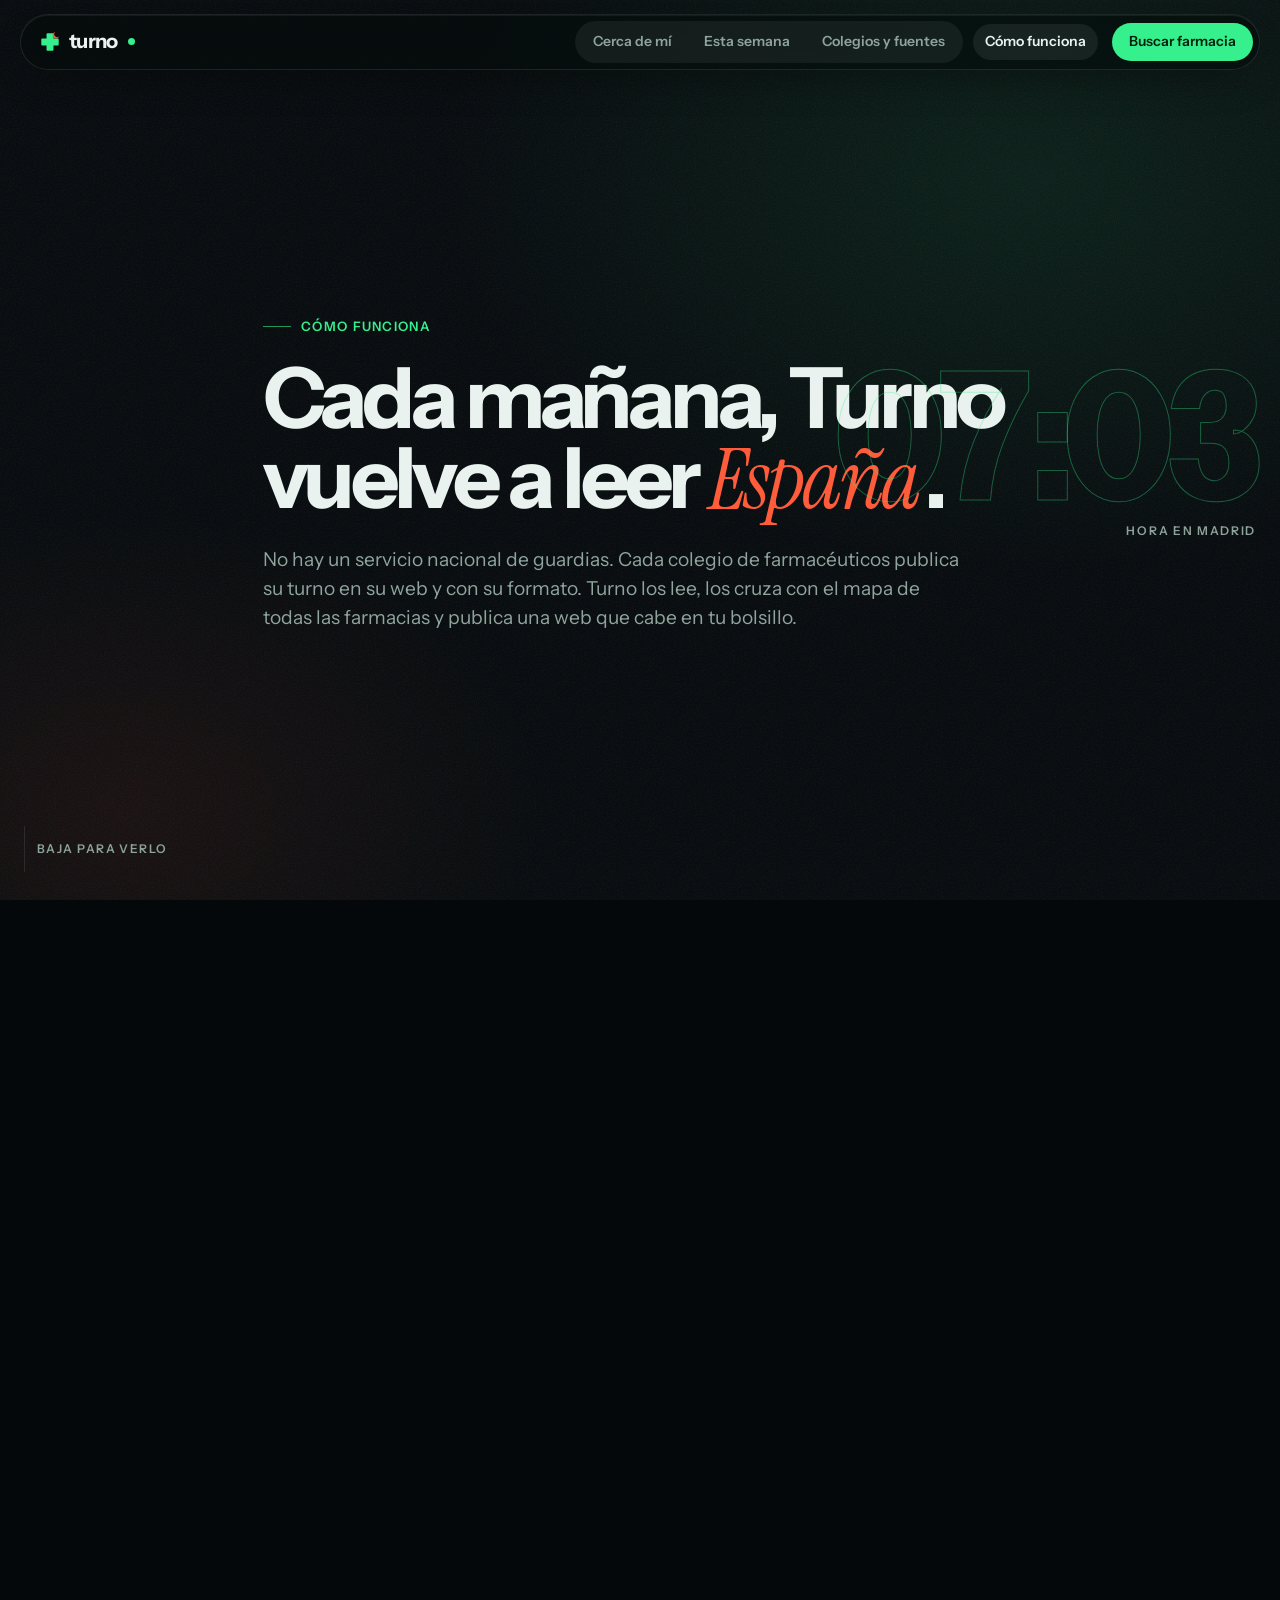
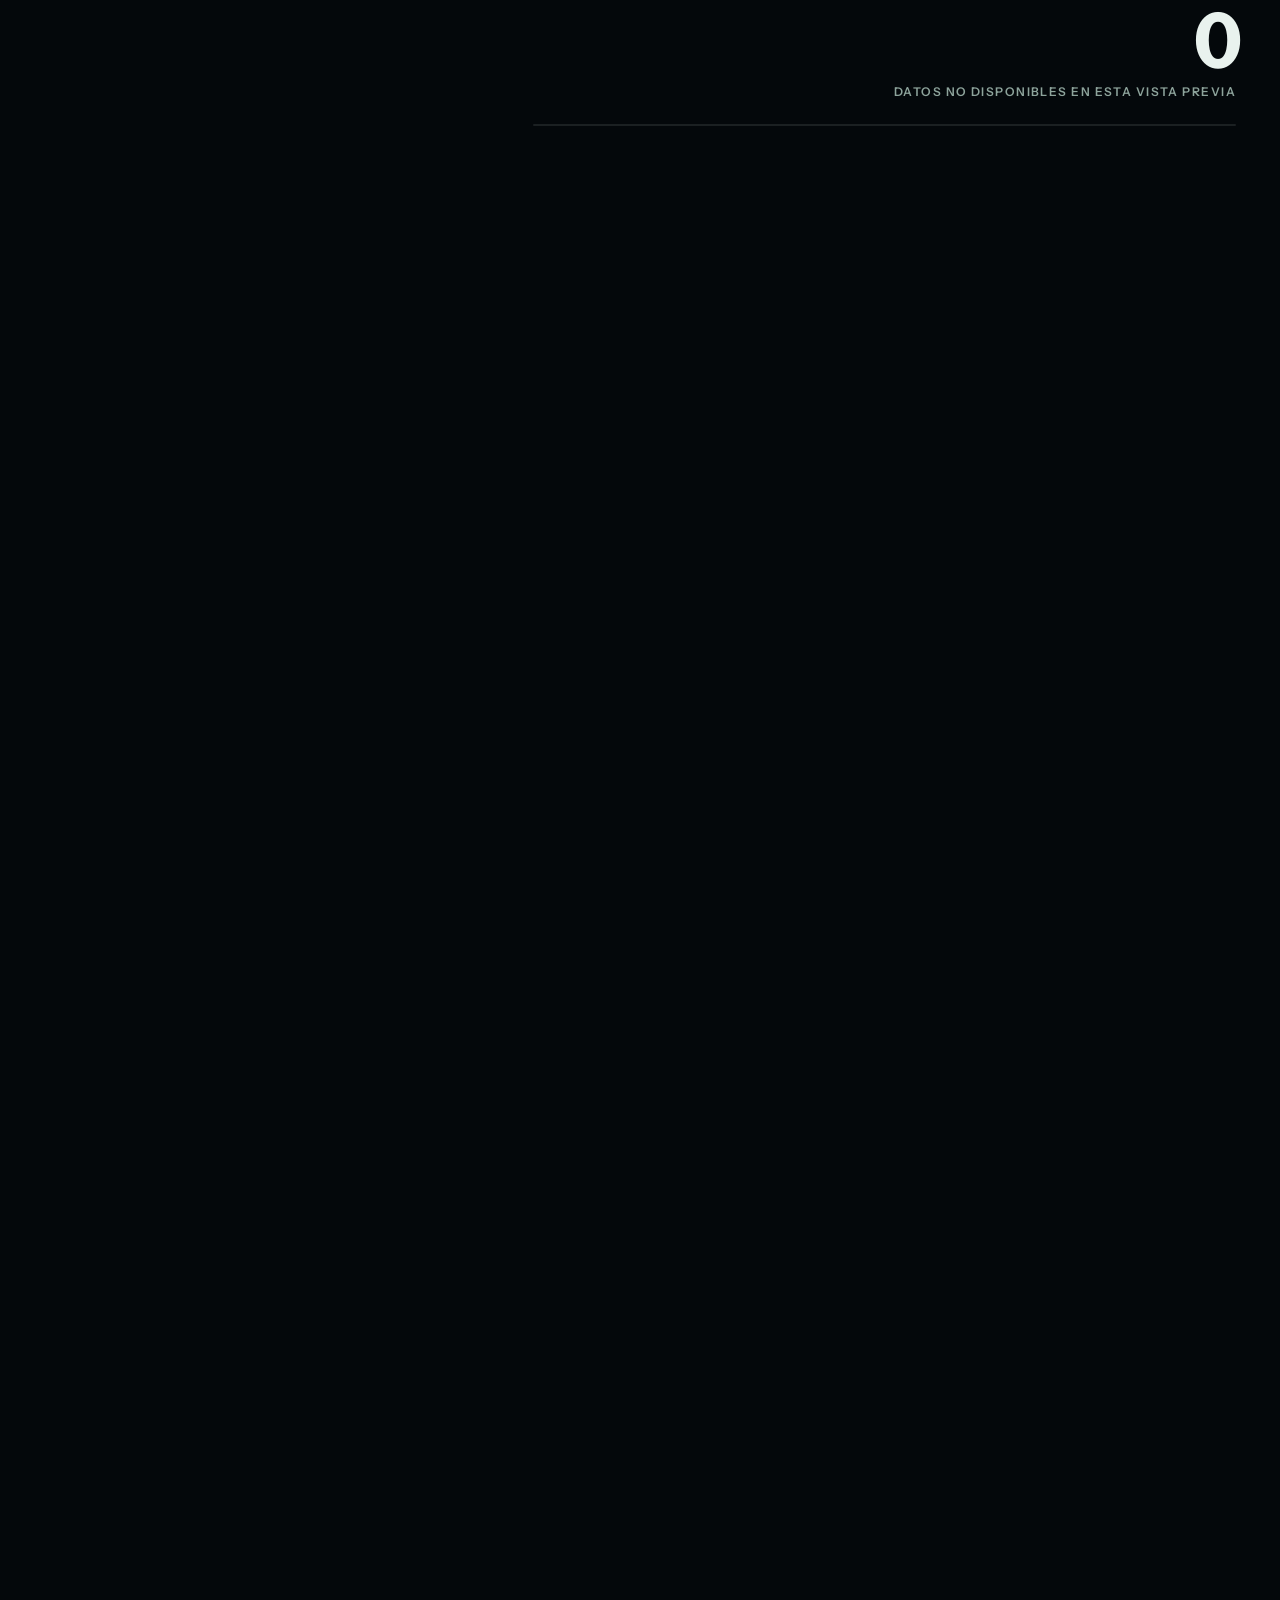
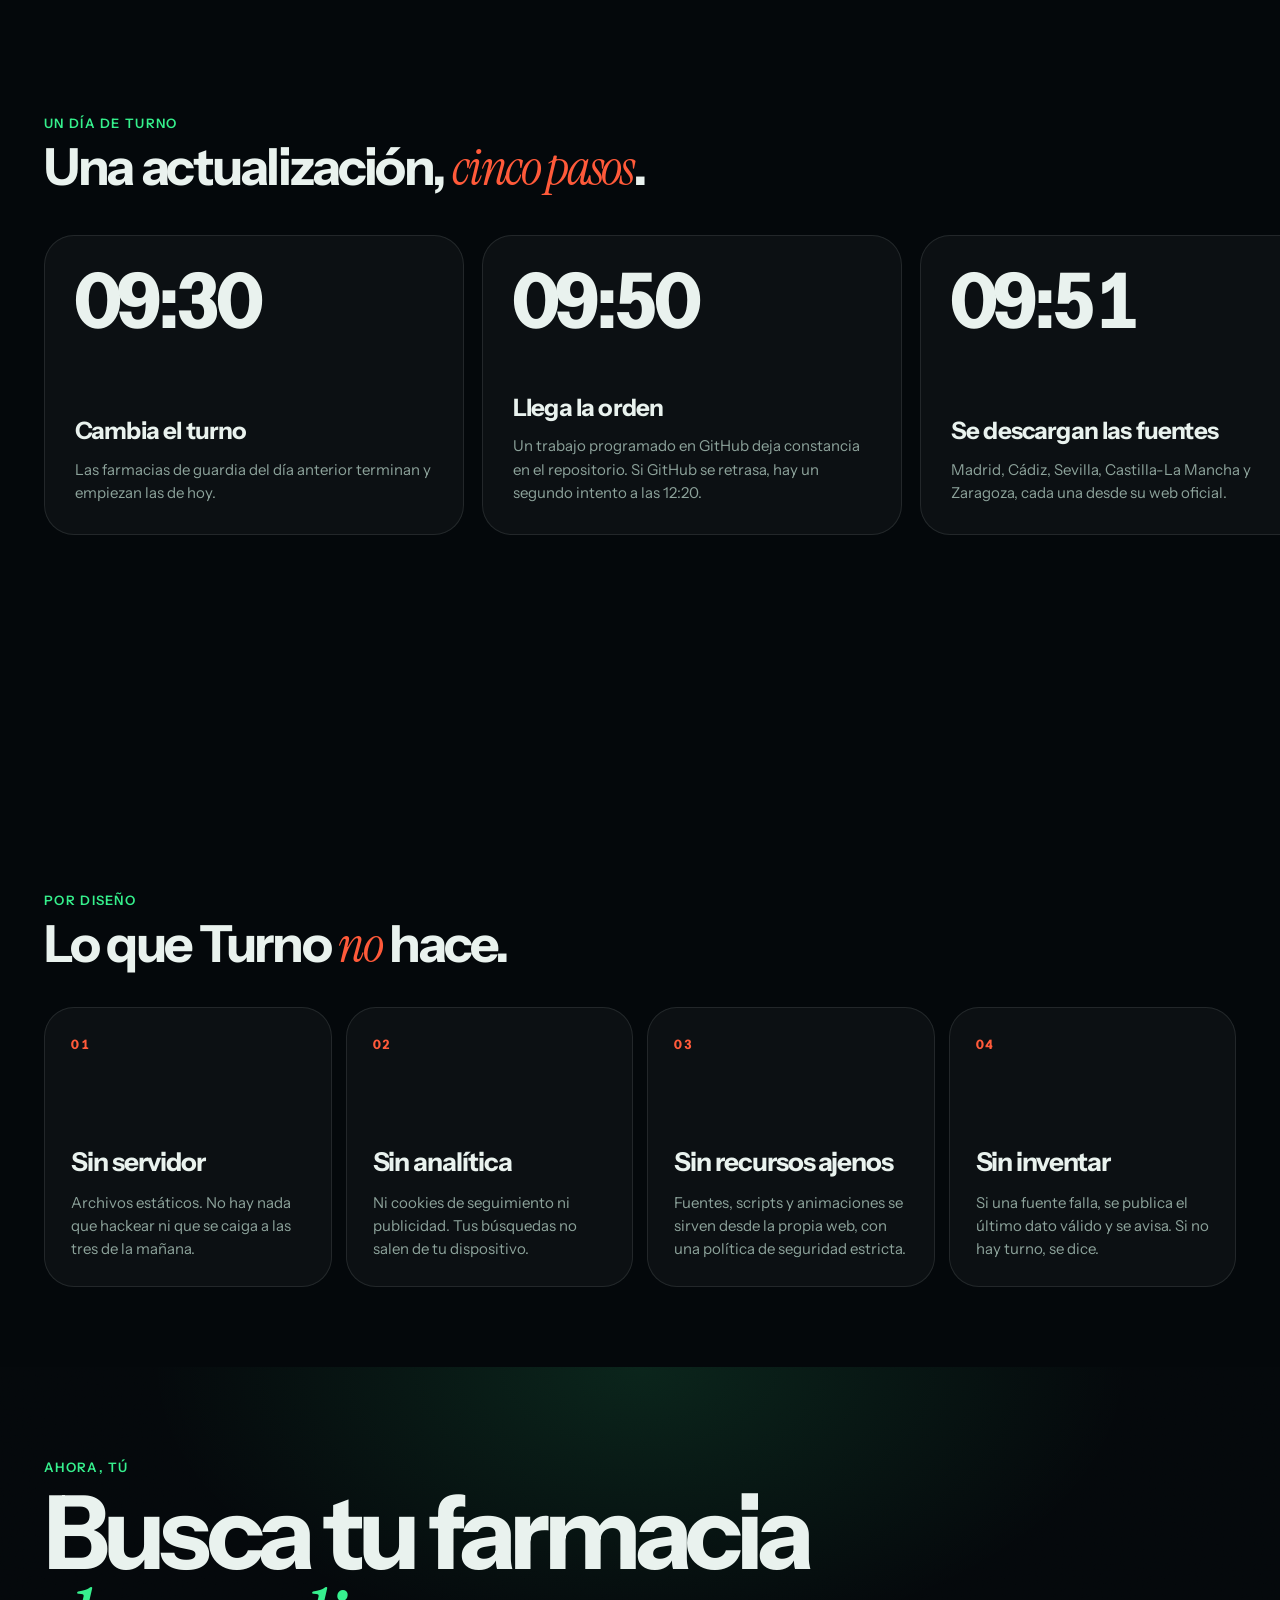
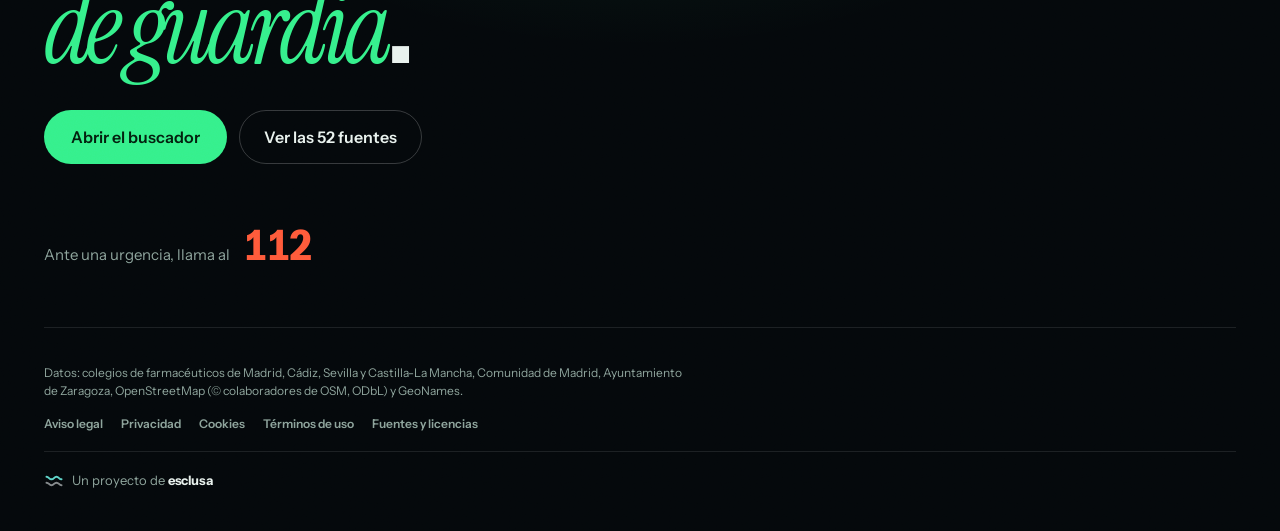
==== site/como-funciona.html @ b759c166 "Rediseño premium de la web: letrero LED, animaciones y página "Cómo funciona" - Nuevo sistema visual" ====
<!DOCTYPE html>
<html lang="es">
<head>
<meta charset="utf-8">
<meta name="viewport" content="width=device-width,initial-scale=1,viewport-fit=cover">
<title>Cómo funciona · Turno</title>
<meta name="description" content="Cómo Turno reúne cada mañana los turnos oficiales de guardia de los colegios de farmacéuticos.">
<meta name="robots" content="noindex, nofollow">
<meta name="theme-color" content="#04080B">
<link rel="icon" href="icons/icon.svg" type="image/svg+xml">
<link rel="stylesheet" href="styles.css">
<link rel="stylesheet" href="funciona.css">
</head>
<body class="cf">
<nav class="topnav" id="topnav"><div class="bar">
  <a class="brand mark" href="index.html" aria-label="Turno, inicio"><svg viewBox="0 0 24 24" aria-hidden="true"><path class="cr" d="M9.2 2.5h5.6a1 1 0 0 1 1 1v4.7h4.7a1 1 0 0 1 1 1v5.6a1 1 0 0 1-1 1h-4.7v4.7a1 1 0 0 1-1 1H9.2a1 1 0 0 1-1-1v-4.7H3.5a1 1 0 0 1-1-1V9.2a1 1 0 0 1 1-1h4.7V3.5a1 1 0 0 1 1-1z"/><path class="mo" d="M17.6 1.2a3.6 3.6 0 1 0 4.4 4.4 3 3 0 1 1-4.4-4.4z"/></svg><span>turno</span><i class="live" aria-hidden="true"></i></a>
  <div class="seg"><a href="index.html#cerca">Cerca de mí</a><a href="index.html#semana">Esta semana</a><a href="index.html#colegios">Colegios y fuentes</a></div>
  <a class="navlink on" href="como-funciona.html" aria-current="page">Cómo funciona</a>
  <a class="btn cta" href="index.html">Buscar farmacia</a>
</div></nav>

<!-- 1 · apertura -->
<header class="cf-hero">
  <div class="grain" aria-hidden="true"></div>
  <div class="wrap">
    <p class="eyebrow"><i></i>Cómo funciona</p>
    <h1 data-split>Cada mañana, Turno vuelve a leer <em>España</em>.</h1>
    <p class="lede">No hay un servicio nacional de guardias. Cada colegio de farmacéuticos publica su turno en su web y con su formato. Turno los lee, los cruza con el mapa de todas las farmacias y publica una web que cabe en tu bolsillo.</p>
    <div class="clock" aria-hidden="true"><span id="clk" class="num">--:--</span><small>hora en Madrid</small></div>
    <p class="cue" aria-hidden="true"><span></span>Baja para verlo</p>
  </div>
</header>

<!-- 2 · el mapa que se enciende -->
<section class="scene" id="scene" aria-label="Del dato oficial al mapa">
  <div class="stage">
    <div class="steps">
      <article class="step" data-i="0"><p class="n">01</p><h2>Primero, el mapa.</h2><p>Las 52 provincias, con sus fronteras. Es la base sobre la que se colocan las farmacias y se sabe a qué colegio pertenece cada una.</p></article>
      <article class="step" data-i="1"><p class="n">02</p><h2>Luego, todas las farmacias.</h2><p>El directorio oficial donde existe (Madrid, Cádiz, Sevilla, Zaragoza) y OpenStreetMap para el resto. Se encienden desde Madrid hacia fuera.</p></article>
      <article class="step" data-i="2"><p class="n">03</p><h2>Después, quién está de guardia.</h2><p>Los turnos oficiales de cada colegio integrado se descargan y se cruzan, farmacia a farmacia, con ese directorio.</p></article>
      <article class="step" data-i="3"><p class="n">04</p><h2>Y donde aún no llega, el enlace oficial.</h2><p>Las provincias integradas quedan marcadas. En el resto, Turno te manda al turno que publica su colegio.</p></article>
    </div>
    <div class="viz">
      <canvas id="spain" aria-hidden="true"></canvas>
      <div class="meter"><b id="mNum" class="num">0</b><span id="mLab">provincias</span></div>
      <div class="bar"><i id="mBar"></i></div>
    </div>
  </div>
</section>

<!-- 3 · un día de Turno -->
<section class="day" id="day" aria-label="Un día de Turno">
  <div class="dayin">
    <div class="dayhead wrap"><p class="kicker">Un día de Turno</p><h2 class="title">Una actualización, <em>cinco pasos</em>.</h2></div>
    <div class="rail" id="rail">
      <article class="tcard"><time class="num">09:30</time><h3>Cambia el turno</h3><p>Las farmacias de guardia del día anterior terminan y empiezan las de hoy.</p></article>
      <article class="tcard"><time class="num">09:50</time><h3>Llega la orden</h3><p>Un trabajo programado en GitHub deja constancia en el repositorio. Si GitHub se retrasa, hay un segundo intento a las 12:20.</p></article>
      <article class="tcard"><time class="num">09:51</time><h3>Se descargan las fuentes</h3><p>Madrid, Cádiz, Sevilla, Castilla-La Mancha y Zaragoza, cada una desde su web oficial.</p></article>
      <article class="tcard"><time class="num">09:52</time><h3>Se cruza y se revisa</h3><p>Cada guardia se une a su farmacia. Si el resultado no es razonable, la publicación se frena y sigue la versión anterior.</p></article>
      <article class="tcard hot"><time class="num">09:53</time><h3>La web ya sabe</h3><p>Una web estática, sin servidor ni base de datos. Tu móvil calcula la distancia y la hora de cierre en el momento.</p></article>
    </div>
    <div class="track wrap"><i id="trk"></i></div>
  </div>
</section>

<!-- 4 · principios -->
<section class="rules wrap" aria-label="Principios">
  <p class="kicker">Por diseño</p>
  <h2 class="title">Lo que Turno <em>no</em> hace.</h2>
  <div class="grid">
    <article class="rule"><span class="num">01</span><h3>Sin servidor</h3><p>Archivos estáticos. No hay nada que hackear ni que se caiga a las tres de la mañana.</p></article>
    <article class="rule"><span class="num">02</span><h3>Sin analítica</h3><p>Ni cookies de seguimiento ni publicidad. Tus búsquedas no salen de tu dispositivo.</p></article>
    <article class="rule"><span class="num">03</span><h3>Sin recursos ajenos</h3><p>Fuentes, scripts y animaciones se sirven desde la propia web, con una política de seguridad estricta.</p></article>
    <article class="rule"><span class="num">04</span><h3>Sin inventar</h3><p>Si una fuente falla, se publica el último dato válido y se avisa. Si no hay turno, se dice.</p></article>
  </div>
</section>

<section class="outro">
  <div class="grain" aria-hidden="true"></div>
  <div class="wrap">
    <p class="kicker" style="color:var(--led)">Ahora, tú</p>
    <p class="big" data-split>Busca tu farmacia <em>de guardia</em>.</p>
    <div class="row2"><a class="btn on" href="index.html">Abrir el buscador</a><a class="btn off" href="index.html#colegios">Ver las 52 fuentes</a></div>
    <p class="n112">Ante una urgencia, llama al <b class="num">112</b></p>
    <footer>
      <p id="credits">Datos: colegios de farmacéuticos de Madrid, Cádiz, Sevilla y Castilla-La Mancha, Comunidad de Madrid, Ayuntamiento de Zaragoza, OpenStreetMap (© colaboradores de OSM, ODbL) y GeoNames.</p>
      <nav class="legal"><a href="legal.html#aviso-legal">Aviso legal</a><a href="legal.html#privacidad">Privacidad</a><a href="legal.html#cookies">Cookies</a><a href="legal.html#terminos">Términos de uso</a><a href="legal.html#fuentes">Fuentes y licencias</a></nav>
      <div class="by esc"><svg viewBox="0 0 24 24" aria-hidden="true"><path class="a" d="M3 7c3 0 3 3 6 3s3-3 6-3 3 3 6 3" fill="none" stroke-width="2.4" stroke-linecap="round"/><path class="b" d="M3 14c3 0 3 3 6 3s3-3 6-3 3 3 6 3" fill="none" stroke-width="2.4" stroke-linecap="round"/></svg><span>Un proyecto de <b>esclusa</b></span></div>
    </footer>
  </div>
</section>

<script src="geo.js"></script>
<script src="farmacias.js"></script>
<script src="vendor/gsap.min.js"></script>
<script src="vendor/ScrollTrigger.min.js"></script>
<script src="vendor/lenis.min.js"></script>
<script src="funciona.js"></script>
</body>
</html>
---- site/styles.css ----
/* =========================================================
   Turno · sistema visual "La cruz encendida"
   La noche de la ciudad y el letrero LED de la farmacia.
   ========================================================= */
@font-face{font-family:"Instrument Sans";font-style:normal;font-weight:400;font-display:swap;src:url(fonts/instrument-sans-latin-400-normal.woff2) format("woff2")}
@font-face{font-family:"Instrument Sans";font-style:normal;font-weight:500;font-display:swap;src:url(fonts/instrument-sans-latin-500-normal.woff2) format("woff2")}
@font-face{font-family:"Instrument Sans";font-style:normal;font-weight:600;font-display:swap;src:url(fonts/instrument-sans-latin-600-normal.woff2) format("woff2")}
@font-face{font-family:"Instrument Sans";font-style:normal;font-weight:700;font-display:swap;src:url(fonts/instrument-sans-latin-700-normal.woff2) format("woff2")}
@font-face{font-family:"Instrument Serif";font-style:italic;font-weight:400;font-display:swap;src:url(fonts/instrument-serif-latin-400-italic.woff2) format("woff2")}

:root{
  /* noche: siempre oscura, en los dos temas */
  --night:#04080B;--night-2:#08110F;--night-ink:#E9F2EE;--night-mut:#8DA39B;--night-hair:rgba(233,242,238,.10);
  --led:#35F08C;--led-soft:rgba(53,240,140,.14);--led-glow:rgba(53,240,140,.35);
  --fire:#FF5A3A;--fire-soft:rgba(255,90,58,.16);
  /* página: tema claro */
  --surface:#EDF1EF;--ink:#0A1512;--muted:#56665F;--card:#FFFFFF;--card-2:#F5F8F6;--hair:#DCE4E0;
  --accent:#0C7A4E;--on-accent:#FFFFFF;--tint:#E2F1E9;
  --guard:#D2361F;--guard-t:#FCE5DF;--loc:#9A5C00;--loc-t:#FBEFD9;--warn:#9A5C00;
  --sea:#DCE8E4;--land:#FFFFFF;--border:#B9CBC3;
  --shadow:0 1px 2px rgba(6,30,22,.05),0 14px 34px -20px rgba(6,30,22,.28);
  --esc-a:#0A6B76;--esc-b:#0C1416;
  --spring:cubic-bezier(.3,1.3,.5,1);--out:cubic-bezier(.16,1,.3,1);
  --r-xl:30px;--r-lg:22px;--r-md:16px;
  --wrap:1240px;
}
@media (prefers-color-scheme:dark){:root:not([data-theme=light]){
  --surface:#05090B;--ink:#E7F0EC;--muted:#92A69E;--card:#0C1512;--card-2:#101C18;--hair:#1C2A25;
  --accent:#3EDB8E;--on-accent:#03200F;--tint:#0F241B;
  --guard:#FF6A4C;--guard-t:#38160F;--loc:#F0B44C;--loc-t:#33260E;--warn:#F0B44C;
  --sea:#08130F;--land:#111D19;--border:#29403A;
  --shadow:0 18px 40px -22px rgba(0,0,0,.9);
  --esc-a:#5ED3C8;--esc-b:#EDF3F4}}
:root[data-theme=dark]{
  --surface:#05090B;--ink:#E7F0EC;--muted:#92A69E;--card:#0C1512;--card-2:#101C18;--hair:#1C2A25;
  --accent:#3EDB8E;--on-accent:#03200F;--tint:#0F241B;
  --guard:#FF6A4C;--guard-t:#38160F;--loc:#F0B44C;--loc-t:#33260E;--warn:#F0B44C;
  --sea:#08130F;--land:#111D19;--border:#29403A;
  --shadow:0 18px 40px -22px rgba(0,0,0,.9);
  --esc-a:#5ED3C8;--esc-b:#EDF3F4}

*{box-sizing:border-box}
[hidden]{display:none!important}
html{background:var(--night)}
html.lenis,html.lenis body{height:auto}
.lenis.lenis-smooth{scroll-behavior:auto!important}
.lenis.lenis-smooth [data-lenis-prevent]{overscroll-behavior:contain}
.lenis.lenis-stopped{overflow:hidden}
body{margin:0;background:var(--surface);color:var(--ink);font:16px/1.55 "Instrument Sans",-apple-system,BlinkMacSystemFont,"Helvetica Neue",Arial,sans-serif;-webkit-font-smoothing:antialiased;min-height:100vh;overflow-x:hidden}
button{font:inherit;color:inherit}
a{color:var(--accent)}
.num{font-variant-numeric:tabular-nums}
.wrap{max-width:var(--wrap);margin:0 auto;padding:0 24px}
.water{display:none}
::selection{background:var(--led);color:#03200F}

/* grano: textura de película sobre la noche */
.grain{position:absolute;inset:0;pointer-events:none;opacity:.08;mix-blend-mode:overlay;background-image:url("data:image/svg+xml,%3Csvg xmlns='http://www.w3.org/2000/svg' width='160' height='160'%3E%3Cfilter id='n'%3E%3CfeTurbulence type='fractalNoise' baseFrequency='.85' numOctaves='3' stitchTiles='stitch'/%3E%3C/filter%3E%3Crect width='100%25' height='100%25' filter='url(%23n)'/%3E%3C/svg%3E")}

/* ---------- navegación ---------- */
.topnav{position:fixed;top:14px;left:0;right:0;z-index:70;padding:0 16px;pointer-events:none}
.topnav .bar{pointer-events:auto;max-width:var(--wrap);margin:0 auto;display:flex;align-items:center;gap:10px;padding:6px 6px 6px 18px;border-radius:999px;background:rgba(6,12,10,.62);-webkit-backdrop-filter:blur(22px) saturate(160%);backdrop-filter:blur(22px) saturate(160%);border:1px solid var(--night-hair);box-shadow:0 1px 0 rgba(255,255,255,.06) inset,0 18px 40px -20px rgba(0,0,0,.7);transition:background .4s var(--out),transform .5s var(--out)}
.topnav.hide .bar{transform:translateY(-130%)}
.brand{display:flex;align-items:center;gap:8px;font-weight:700;letter-spacing:-.035em;font-size:20px;color:var(--night-ink);text-decoration:none;white-space:nowrap}
.brand svg{width:22px;height:22px;flex:none}
.mark .cr{fill:var(--led)}.mark .mo{fill:var(--fire)}
.brand .live{width:7px;height:7px;border-radius:50%;background:var(--led);margin-left:2px}
@keyframes blink{0%,100%{opacity:1}50%{opacity:.35}}
.seg{position:relative;display:flex;gap:2px;margin-left:auto;background:rgba(255,255,255,.06);border-radius:999px;padding:3px}
.seg a{position:relative;z-index:1;padding:7px 15px;border-radius:999px;font-size:14px;font-weight:600;color:var(--night-mut);text-decoration:none;transition:color .25s}
.seg a:hover{color:var(--night-ink)}
.seg a.on{color:#03200F}
.seg .pill-bg{position:absolute;top:3px;bottom:3px;left:0;width:0;border-radius:999px;background:var(--led);z-index:0;transition:transform .5s var(--spring),width .5s var(--spring)}
.navlink{font-size:14px;font-weight:600;color:var(--night-mut);text-decoration:none;padding:7px 12px;border-radius:999px;white-space:nowrap;transition:color .2s,background .2s}
.navlink:hover,.navlink.on{color:var(--night-ink);background:rgba(255,255,255,.07)}
.icon-btn{border:0;background:transparent;color:var(--night-mut);width:38px;height:38px;border-radius:50%;cursor:pointer;display:grid;place-items:center;flex:none;transition:background .2s,color .2s,transform .3s var(--spring)}
.icon-btn:hover{background:rgba(255,255,255,.08);color:var(--night-ink)}
.icon-btn:active{transform:scale(.92)}
.icon-btn svg{width:18px;height:18px}

/* ---------- héroe: la noche ---------- */
.band{position:relative;background:var(--night);color:var(--night-ink);padding:104px 0 0;overflow:hidden;isolation:isolate}
.band::before{content:"";position:absolute;inset:0;z-index:-2;background:
  radial-gradient(600px 420px at var(--mx,72%) var(--my,38%),rgba(53,240,140,.13),transparent 70%),
  radial-gradient(900px 600px at 85% 10%,rgba(53,240,140,.06),transparent 60%),
  radial-gradient(700px 500px at 0% 100%,rgba(255,90,58,.07),transparent 60%)}
.band::after{content:"";position:absolute;left:0;right:0;bottom:0;height:120px;z-index:-1;background:linear-gradient(transparent,var(--night))}
.topo{position:absolute;inset:0;width:100%;height:100%;z-index:-1;opacity:.55}
.topo path{fill:none;stroke:rgba(53,240,140,.08);stroke-width:1}
.hero{display:grid;grid-template-columns:minmax(0,1.15fr) minmax(0,.85fr);gap:40px;align-items:center}
.eyebrow{display:inline-flex;align-items:center;gap:10px;font-size:13px;font-weight:600;letter-spacing:.1em;text-transform:uppercase;color:var(--led);margin:0 0 22px}
.eyebrow i{width:28px;height:1px;background:currentColor;opacity:.6}
h1{font-size:clamp(46px,6.6vw,100px);line-height:.94;letter-spacing:-.055em;font-weight:700;margin:0;max-width:11ch}
h1 em{font-family:"Instrument Serif",Georgia,serif;font-weight:400;font-style:italic;letter-spacing:-.03em;color:var(--fire);padding-right:.06em}
h1 .w{display:inline-block;overflow:hidden;vertical-align:top;padding-bottom:.08em;margin-bottom:-.08em}
h1 .wi{display:inline-block;will-change:transform}
.lede{margin:26px 0 0;max-width:46ch;font-size:clamp(17px,1.5vw,20px);line-height:1.5;color:var(--night-mut)}
.lede b{color:var(--night-ink);font-weight:600}

.sign{position:relative;aspect-ratio:1;width:100%;max-width:min(430px,52vh);justify-self:end}
.sign canvas{position:absolute;inset:0;width:100%;height:100%;display:block}
.sign .cap{position:absolute;left:50%;bottom:-6px;transform:translateX(-50%);font-size:11px;font-weight:600;letter-spacing:.14em;text-transform:uppercase;color:var(--night-mut);white-space:nowrap;display:flex;align-items:center;gap:8px}
.sign .cap i{width:6px;height:6px;border-radius:50%;background:var(--led)}

/* buscador */
.finder{position:relative;z-index:20;margin:30px 0 0;max-width:880px}
.tool{position:relative;display:grid;grid-template-columns:minmax(0,1fr) 168px auto;gap:8px;align-items:center;padding:8px;border-radius:999px;background:rgba(255,255,255,.06);border:1px solid rgba(255,255,255,.12);-webkit-backdrop-filter:blur(18px);backdrop-filter:blur(18px);box-shadow:0 30px 60px -30px rgba(0,0,0,.8),0 0 0 0 var(--led-soft);transition:box-shadow .5s var(--out),border-color .3s}
.tool:focus-within{border-color:rgba(53,240,140,.55);box-shadow:0 30px 60px -30px rgba(0,0,0,.8),0 0 0 6px var(--led-soft)}
.field{position:relative;display:flex;align-items:center;min-width:0}
.field>svg{position:absolute;left:18px;width:19px;height:19px;color:var(--led);pointer-events:none}
.tool input[type=search]{font:inherit;font-size:17px;color:var(--night-ink);background:transparent;border:0;border-radius:999px;padding:0 16px 0 48px;width:100%;min-width:0;outline:none;height:56px}
.tool input::placeholder{color:rgba(233,242,238,.62)}
.tool select{font:inherit;font-size:15px;font-weight:600;color:var(--night-ink);background:rgba(255,255,255,.06);border:1px solid rgba(255,255,255,.1);border-radius:999px;padding:0 16px;height:56px;width:100%;outline:none;cursor:pointer;-webkit-appearance:none;appearance:none;background-image:url("data:image/svg+xml,%3Csvg xmlns='http://www.w3.org/2000/svg' viewBox='0 0 24 24' fill='none' stroke='%238DA39B' stroke-width='2.4' stroke-linecap='round'%3E%3Cpath d='m6 9 6 6 6-6'/%3E%3C/svg%3E");background-repeat:no-repeat;background-position:right 14px center;background-size:16px}
.tool select option{color:#0A1512}
.tool select:focus-visible{outline:2px solid var(--led);outline-offset:2px}
.btn{font:inherit;font-size:14px;font-weight:600;border-radius:999px;padding:0 18px;height:44px;border:1px solid transparent;cursor:pointer;text-decoration:none;display:inline-flex;align-items:center;justify-content:center;gap:8px;white-space:nowrap;transition:transform .35s var(--spring),background .2s,box-shadow .3s,border-color .2s}
.btn:active{transform:scale(.96)}
.btn:focus-visible,.row:focus-visible,.qchip:focus-visible,.dchip:focus-visible{outline:2px solid var(--accent);outline-offset:2px}
.btn svg{width:16px;height:16px;flex:none}
.btn.primary{background:var(--accent);color:var(--on-accent)}
.btn.guard{background:var(--guard);color:#fff}
.btn.guard:hover{background:color-mix(in srgb,var(--guard) 88%,#000)}
.btn.soft{background:var(--tint);color:var(--accent)}
.btn.ghost{background:transparent;border-color:var(--hair);color:var(--ink)}
.btn.ghost:hover{border-color:var(--muted)}
.tool #gps{height:56px;padding:0 22px;background:var(--led);color:#03200F;font-size:15px}
.tool #gps:hover{background:#5BF5A3}
.sug{position:absolute;left:0;right:0;top:calc(100% + 10px);background:#0B1512;color:var(--night-ink);border:1px solid rgba(255,255,255,.1);border-radius:24px;box-shadow:0 30px 60px -24px rgba(0,0,0,.85);padding:8px;max-height:340px;overflow:auto;z-index:30;transform-origin:top center;animation:pop .28s var(--out)}
@keyframes pop{from{opacity:0;transform:translateY(-6px) scale(.98)}}
.sug button{display:flex;justify-content:space-between;gap:12px;width:100%;border:0;background:none;text-align:left;padding:11px 14px;border-radius:14px;cursor:pointer;font-size:15px;color:var(--night-ink)}
.sug button span{color:var(--night-mut);font-size:13px;white-space:nowrap}
.sug button:hover,.sug button.hl{background:rgba(53,240,140,.1)}
.sug .none{padding:12px 14px;color:var(--night-mut);font-size:14px}
.gmsg{position:absolute;left:24px;top:calc(100% + 10px);font-size:13px;color:var(--night-mut)}

.quick{display:flex;gap:8px;overflow-x:auto;scrollbar-width:none;margin:18px 0 0;padding:2px}
.quick::-webkit-scrollbar{display:none}
.qchip{flex:none;font-size:13px;font-weight:600;border-radius:999px;padding:8px 14px;border:1px solid var(--hair);background:var(--card);color:var(--ink);cursor:pointer;display:inline-flex;align-items:center;gap:7px;transition:background .2s,border-color .2s,color .2s,transform .35s var(--spring)}
.qchip:active{transform:scale(.95)}
.qchip .n{color:var(--muted);font-weight:500}
.qchip[aria-pressed=true]{background:var(--ink);border-color:var(--ink);color:var(--surface)}
.qchip[aria-pressed=true] .n{color:inherit;opacity:.7}
.qchip .dot{width:7px;height:7px;border-radius:50%;background:var(--guard)}
.band .qchip{background:rgba(255,255,255,.04);border-color:rgba(255,255,255,.12);color:var(--night-ink)}
.band .qchip:hover{border-color:rgba(255,255,255,.3)}
.band .qchip[aria-pressed=true]{background:var(--night-ink);border-color:var(--night-ink);color:var(--night)}
.band .qchip .dot{background:var(--fire)}

/* cifras del héroe */
.kpis{display:grid;grid-template-columns:repeat(3,minmax(0,1fr));margin:56px 0 0;border-top:1px solid var(--night-hair)}
.kpi{padding:26px 24px 30px 0;border-right:1px solid var(--night-hair)}
.kpi+.kpi{padding-left:24px}
.kpi:last-child{border-right:0}
.kpi b{display:block;font-size:clamp(36px,4.6vw,64px);font-weight:700;letter-spacing:-.05em;line-height:1;color:var(--night-ink)}
.kpi.g b{color:var(--fire)}
.kpi span{display:block;margin-top:8px;font-size:12px;font-weight:600;letter-spacing:.1em;text-transform:uppercase;color:var(--night-mut)}

/* cinta de provincias */
.ticker{position:relative;background:var(--night);border-top:1px solid var(--night-hair);border-bottom:1px solid var(--night-hair);overflow:hidden;padding:18px 0;color:var(--night-ink)}
.ticker .track{display:flex;width:max-content;will-change:transform}
.ticker .item{display:flex;align-items:center;gap:18px;padding-right:44px;font-size:clamp(22px,2.6vw,34px);font-weight:700;letter-spacing:-.04em;white-space:nowrap}
.ticker .item small{font-size:12px;font-weight:600;letter-spacing:.1em;text-transform:uppercase;color:var(--led);border:1px solid rgba(53,240,140,.35);border-radius:999px;padding:4px 10px}
.ticker .item em{font-family:"Instrument Serif",Georgia,serif;font-weight:400;font-style:italic;color:var(--night-mut)}
.ticker .x{width:14px;height:14px;color:var(--fire);flex:none}

/* ---------- contenido ---------- */
.app{position:relative;padding:56px 0 20px}
.sechead{display:flex;flex-wrap:wrap;align-items:flex-end;justify-content:space-between;gap:14px 30px;margin:0 0 24px}
.kicker{font-size:13px;font-weight:600;letter-spacing:.1em;text-transform:uppercase;color:var(--accent);margin:0 0 8px}
h2.title{font-size:clamp(30px,4vw,54px);line-height:1.02;letter-spacing:-.045em;margin:0;font-weight:700;max-width:18ch}
h2.title em{font-family:"Instrument Serif",Georgia,serif;font-weight:400;font-style:italic;color:var(--guard)}
.glass{background:var(--card);border:1px solid var(--hair);box-shadow:var(--shadow)}

/* tarjeta principal */
.best{position:relative;border-radius:var(--r-xl);padding:28px;display:grid;grid-template-columns:auto minmax(0,1fr) auto;gap:24px;align-items:center;overflow:hidden;isolation:isolate}
.best .ic{position:relative;width:76px;height:76px;border-radius:24px;background:var(--guard-t);display:grid;place-items:center;color:var(--guard)}
.best.on .ic::after{content:"";position:absolute;inset:-6px;border-radius:28px;border:1.5px solid var(--guard);opacity:.5;animation:ring 2.2s var(--out) infinite}
@keyframes ring{from{transform:scale(.9);opacity:.6}to{transform:scale(1.18);opacity:0}}
.best .ic.mut{background:var(--tint);color:var(--muted)}
.best .ic svg{width:38px;height:38px}
.best .k{font-size:12px;font-weight:700;letter-spacing:.1em;text-transform:uppercase;color:var(--guard);margin:0 0 6px;display:flex;align-items:center;gap:8px}
.best .k.mut{color:var(--muted)}
.pulse{width:8px;height:8px;border-radius:50%;background:currentColor;box-shadow:0 0 0 0 currentColor;animation:pulse 1.8s infinite}
@keyframes pulse{70%{box-shadow:0 0 0 9px transparent}100%{box-shadow:0 0 0 0 transparent}}
.best h2{font-size:clamp(24px,2.8vw,36px);line-height:1.06;letter-spacing:-.04em;margin:0}
.best p{margin:8px 0 0;color:var(--muted);font-size:15px}
.best .acts{display:flex;gap:8px;flex-wrap:wrap;justify-content:flex-end}
.best .big{font-size:clamp(40px,4.4vw,60px);font-weight:700;letter-spacing:-.055em;color:var(--ink);line-height:.95;text-align:right}
.best .big small{display:block;font-size:11px;font-weight:600;letter-spacing:.1em;text-transform:uppercase;color:var(--muted);margin-top:8px}
.best .side{display:flex;flex-direction:column;align-items:flex-end;gap:16px}

.status{display:flex;flex-wrap:wrap;align-items:center;gap:8px;margin:26px 2px 14px;font-size:14px;color:var(--muted)}
.status>span:first-child{margin-right:auto}
.status .count{color:var(--ink);font-weight:700;font-size:18px;letter-spacing:-.02em}

.explore{display:grid;grid-template-columns:minmax(0,440px) minmax(0,1fr);gap:18px;align-items:start;padding-bottom:40px}
.list{border-radius:var(--r-lg);overflow:auto;max-height:calc(100vh - 40px);scrollbar-width:thin;overscroll-behavior:contain}
.grp{position:sticky;top:0;z-index:1;padding:10px 20px;font-size:11px;font-weight:700;letter-spacing:.1em;text-transform:uppercase;color:var(--muted);background:var(--card-2);border-bottom:1px solid var(--hair)}
.grp.g{color:var(--guard);background:var(--guard-t)}
.row{display:grid;grid-template-columns:14px minmax(0,1fr) 62px 106px;gap:12px;align-items:center;width:100%;text-align:left;padding:14px 20px;border:0;border-bottom:1px solid var(--hair);background:transparent;cursor:pointer;transition:background .2s}
.row:last-child{border-bottom:0}
.row:hover{background:var(--card-2)}
.row[aria-selected=true]{background:var(--tint);box-shadow:inset 3px 0 0 var(--accent)}
.row .t{min-width:0}
.row .t b{display:block;font-size:15px;font-weight:600;letter-spacing:-.01em;line-height:1.25}
.row .t span{display:-webkit-box;-webkit-line-clamp:1;-webkit-box-orient:vertical;overflow:hidden;font-size:13px;color:var(--muted)}
.row .km{font-size:14px;font-weight:600;text-align:right}
.row .st{font-size:12px;font-weight:600;text-align:right;line-height:1.25}
.row .st small{display:block;font-weight:500;color:var(--muted)}
.dot{width:12px;height:12px;border-radius:50%;background:var(--hair);flex:none}
.s-guardia{color:var(--guard)}.dot.s-guardia{background:var(--guard);box-shadow:0 0 0 3px var(--guard-t)}
.s-luego{color:var(--warn)}.dot.s-luego{background:var(--warn)}
.s-abierta{color:var(--accent)}.dot.s-abierta{background:var(--accent)}
.s-cerrada{color:var(--muted)}.dot.s-cerrada{background:transparent;border:2px solid var(--muted)}
.s-nd{color:var(--muted)}.dot.s-nd{background:var(--hair)}
.empty{padding:48px 24px;text-align:center;color:var(--muted)}
.empty b{display:block;color:var(--ink);font-size:18px;margin-bottom:4px;letter-spacing:-.02em}
.lfoot{padding:14px 20px;font-size:13px;color:var(--muted);border-top:1px solid var(--hair);display:flex;justify-content:space-between;align-items:center;gap:10px}

/* mapa */
.mapbox{position:sticky;top:20px;border-radius:var(--r-xl);overflow:hidden}
.map{position:relative;height:calc(100vh - 40px);min-height:520px;max-height:860px;background:var(--sea);touch-action:pan-y;cursor:grab;user-select:none}
.map.drag{cursor:grabbing}
.map svg{position:absolute;inset:0;width:100%;height:100%;display:block}
.map .land{fill:var(--land);stroke:var(--border);stroke-width:.8;vector-effect:non-scaling-stroke}
.map .land.cov{fill:color-mix(in srgb,var(--guard) 10%,var(--land))}
.map .ring{fill:none;stroke:var(--accent);stroke-opacity:.4;stroke-dasharray:3 5}
.map .rl{font-size:10px;font-weight:600;fill:var(--accent);opacity:.85}
.map .pl{font-size:11px;font-weight:600;fill:var(--muted);paint-order:stroke;stroke:var(--land);stroke-width:3px;stroke-linejoin:round}
.map .pl.big{font-size:13px;fill:var(--ink)}
.map .pv{font-size:12px;font-weight:700;letter-spacing:.06em;text-transform:uppercase;fill:var(--muted);opacity:.55}
.map .ph{cursor:pointer}
.map .ph circle{stroke:var(--land);stroke-width:1.5}
.map .ph.s-guardia circle{fill:var(--guard)}
.map .ph.s-luego circle{fill:var(--warn)}
.map .ph.s-abierta circle{fill:var(--accent)}
.map .ph.s-cerrada circle{fill:var(--muted);opacity:.6}
.map .ph.s-nd circle{fill:var(--muted);opacity:.45}
.map .ph.sel circle{stroke:var(--ink);stroke-width:2.5}
.map .me circle.h{fill:#2F7BEA;opacity:.18;transform-box:fill-box;transform-origin:center;animation:me 2.4s var(--out) infinite}
@keyframes me{from{transform:scale(.6);opacity:.35}to{transform:scale(1.6);opacity:0}}
.map .me circle.c{fill:#2F7BEA;stroke:#fff;stroke-width:3}
.map .cross{fill:#fff}
.map .gl{font-size:12px;font-weight:700;fill:var(--guard);paint-order:stroke;stroke:var(--land);stroke-width:3.5px;stroke-linejoin:round;pointer-events:none}
.mctl{position:absolute;right:14px;top:14px;display:flex;flex-direction:column;gap:6px;z-index:3}
.mctl button{position:relative;width:40px;height:40px;border-radius:14px;border:1px solid var(--hair);background:var(--card);cursor:pointer;font-size:20px;font-weight:600;display:grid;place-items:center;color:var(--ink);box-shadow:var(--shadow);transition:transform .3s var(--spring)}
.mctl button:active{transform:scale(.92)}
.mctl button svg{width:18px;height:18px}
.mleg{position:absolute;left:14px;top:14px;z-index:3;display:flex;flex-wrap:wrap;gap:12px;font-size:12px;font-weight:600;background:var(--card);border:1px solid var(--hair);border-radius:14px;padding:7px 12px;color:var(--muted);box-shadow:var(--shadow)}
.mleg span{display:inline-flex;align-items:center;gap:6px}
.mleg .dot{width:9px;height:9px;box-shadow:none}
.mscale{position:absolute;right:14px;bottom:14px;z-index:3;font-size:11px;font-weight:600;color:var(--muted);background:var(--card);border-radius:10px;padding:4px 9px}
.mhint{position:absolute;left:50%;bottom:16px;transform:translateX(-50%);z-index:3;font-size:13px;font-weight:600;background:var(--card);border:1px solid var(--hair);border-radius:999px;padding:7px 15px;white-space:nowrap;box-shadow:var(--shadow)}
.card{position:absolute;left:14px;bottom:14px;width:min(400px,calc(100% - 28px));max-height:calc(100% - 84px);overflow:auto;z-index:4;border:1px solid var(--hair);border-radius:24px;background:var(--card);box-shadow:0 30px 60px -24px rgba(0,0,0,.5);padding:20px;display:flex;flex-direction:column;gap:12px;transform-origin:bottom left}
.card .x{position:absolute;right:12px;top:12px;width:34px;height:34px;border-radius:50%;border:0;background:var(--card-2);cursor:pointer;font-size:18px;line-height:1;transition:transform .3s var(--spring)}
.card .x:active{transform:scale(.9)}
.card h3{font-size:21px;letter-spacing:-.03em;margin:0;line-height:1.15;padding-right:40px}
.card .sub{font-size:14px;color:var(--muted);margin:-6px 0 0}
.facts{display:grid;grid-template-columns:1fr 1fr;gap:6px}
.fact{background:var(--card-2);border-radius:14px;padding:9px 12px;min-width:0}
.fact span{display:block;font-size:11px;font-weight:600;letter-spacing:.08em;text-transform:uppercase;color:var(--muted)}
.fact b{display:block;font-size:14px;font-weight:600}
.fact.g{background:var(--guard-t)}.fact.g b{color:var(--guard)}
.fact.wide{grid-column:1/-1}
.cacts{display:flex;gap:8px;flex-wrap:wrap}
.cacts .btn{height:42px}
.note{font-size:12px;color:var(--muted);line-height:1.45;margin:0}

/* semana */
.info{background:var(--tint);border-radius:var(--r-lg);padding:16px 20px;font-size:14px;margin:0 0 18px}
.info b{display:block;font-size:12px;letter-spacing:.1em;text-transform:uppercase;color:var(--accent);margin-bottom:3px}
.info.warn{background:var(--guard-t)}.info.warn b{color:var(--guard)}
.days{display:flex;gap:10px;overflow-x:auto;padding:2px 2px 16px;scrollbar-width:none}
.days::-webkit-scrollbar{display:none}
.dchip{flex:none;border:1px solid var(--hair);background:var(--card);border-radius:20px;padding:12px 16px;cursor:pointer;text-align:left;min-width:110px;transition:transform .35s var(--spring),background .25s,border-color .25s}
.dchip:hover{border-color:var(--muted)}
.dchip:active{transform:scale(.96)}
.dchip span{display:block;font-size:11px;font-weight:700;letter-spacing:.1em;text-transform:uppercase;color:var(--muted)}
.dchip b{display:block;font-size:24px;letter-spacing:-.04em;line-height:1.15}
.dchip i{font-style:normal;font-size:12px;font-weight:600;color:var(--guard)}
.dchip[aria-pressed=true]{background:var(--night);border-color:var(--night);color:var(--night-ink);box-shadow:0 16px 30px -16px rgba(0,0,0,.6)}
.dchip[aria-pressed=true] span{color:var(--night-mut)}.dchip[aria-pressed=true] i{color:var(--fire)}
.wlist{border-radius:var(--r-lg);overflow:hidden;margin-bottom:28px}
.wrow{display:grid;grid-template-columns:minmax(0,1fr) 150px 80px auto;gap:14px;align-items:center;padding:15px 20px;border-bottom:1px solid var(--hair)}
.wrow:last-child{border-bottom:0}
.wrow .t b{display:block;font-size:16px;letter-spacing:-.015em}
.wrow .t span{display:block;font-size:13px;color:var(--muted)}
.pill{display:inline-flex;flex-direction:column;border-radius:12px;padding:6px 11px;font-size:13px;font-weight:700;line-height:1.2;background:var(--guard-t);color:var(--guard);white-space:nowrap}
.pill small{font-weight:600;font-size:11px;opacity:.85}
.pill.loc{background:var(--loc-t);color:var(--loc)}
.wrow .km{font-weight:600;text-align:right}
.wrow .acts{display:flex;gap:6px}.wrow .btn{height:38px;padding:0 14px;font-size:13px}
h3.sub2{font-size:22px;letter-spacing:-.03em;margin:8px 0 4px}
.sub2+p{margin:0 0 14px;color:var(--muted);font-size:14px}
.mx{border-radius:var(--r-lg);overflow:auto;margin-bottom:40px}
.mx table{border-collapse:collapse;width:100%;min-width:760px}
.mx th,.mx td{border-bottom:1px solid var(--hair);padding:9px 6px;text-align:center;font-size:12px}
.mx th{font-size:11px;font-weight:700;letter-spacing:.08em;text-transform:uppercase;color:var(--muted);background:var(--card-2)}
.mx th.today{color:var(--guard)}
.mx td.n{text-align:left;padding-left:18px;min-width:230px}
.mx td.n b{display:block;font-size:14px;cursor:pointer}.mx td.n span{color:var(--muted)}
.mx .c{display:block;border-radius:9px;padding:7px 2px;font-weight:700}
.mx .c.g{background:var(--guard);color:#fff}.mx .c.l{background:var(--loc-t);color:var(--loc)}.mx .c.no{color:var(--hair)}
.mleg2{display:flex;gap:16px;flex-wrap:wrap;font-size:13px;color:var(--muted);margin:0 0 12px}
.mleg2 i{display:inline-block;width:14px;height:14px;border-radius:4px;vertical-align:-2px;margin-right:6px}

/* colegios */
.method{border-radius:var(--r-xl);padding:28px;margin:0 0 18px;display:grid;grid-template-columns:repeat(3,minmax(0,1fr));gap:28px}
.method h3{margin:0 0 6px;font-size:17px;letter-spacing:-.02em}
.method p{margin:0;font-size:14px;color:var(--muted)}
.cofs{display:grid;grid-template-columns:repeat(auto-fill,minmax(260px,1fr));gap:10px;margin-bottom:40px}
.cof{border-radius:var(--r-lg);padding:16px 18px;display:flex;flex-direction:column;gap:6px;transition:transform .4s var(--spring),border-color .25s}
.cof:hover{transform:translateY(-3px);border-color:var(--muted)}
.cof h3{margin:0;font-size:16px;display:flex;justify-content:space-between;align-items:center;gap:8px;letter-spacing:-.02em}
.tag{font-size:11px;font-weight:700;letter-spacing:.06em;text-transform:uppercase;border-radius:999px;padding:3px 9px;white-space:nowrap}
.tag.on{background:var(--guard-t);color:var(--guard)}
.tag.off{background:var(--card-2);color:var(--muted)}
.cof p{margin:0;font-size:13px;color:var(--muted)}
.cof a{font-size:13px;font-weight:600;text-decoration:none;word-break:break-all}
.cof a:hover{text-decoration:underline}

/* aviso y pie */
.health{margin:20px 0 0}
.health p{margin:0;border-radius:var(--r-lg);background:var(--guard-t);color:var(--ink);padding:16px 20px;font-size:14px}
.health b{color:var(--guard)}
.outro{position:relative;background:var(--night);color:var(--night-ink);margin-top:80px;padding:90px 0 40px;overflow:hidden;isolation:isolate}
.outro::before{content:"";position:absolute;inset:0;z-index:-1;background:radial-gradient(700px 400px at 50% 0%,rgba(53,240,140,.12),transparent 70%)}
.outro .big{font-size:clamp(44px,8vw,128px);font-weight:700;letter-spacing:-.06em;line-height:.92;margin:0;max-width:12ch}
.outro .big em{font-family:"Instrument Serif",Georgia,serif;font-weight:400;font-style:italic;color:var(--led)}
.outro .row2{display:flex;flex-wrap:wrap;gap:12px;margin:34px 0 0}
.outro .btn.on{background:var(--led);color:#03200F;height:54px;padding:0 26px;font-size:16px}
.outro .btn.off{border-color:rgba(255,255,255,.2);color:var(--night-ink);height:54px;padding:0 24px;font-size:16px}
.outro .btn.off:hover{border-color:rgba(255,255,255,.5)}
.outro .n112{display:inline-flex;align-items:baseline;gap:12px;margin:60px 0 0;color:var(--night-mut);font-size:15px}
.outro .n112 b{font-size:42px;letter-spacing:-.05em;color:var(--fire);line-height:1}
footer{padding:36px 0 0;font-size:12px;color:var(--night-mut);border-top:1px solid var(--night-hair);margin-top:60px}
footer a{color:var(--night-mut)}
footer nav.legal{display:flex;flex-wrap:wrap;gap:6px 18px;margin-top:14px}
footer nav.legal a{font-weight:600;text-decoration:none}
footer nav.legal a:hover{color:var(--night-ink)}
footer .by{display:flex;align-items:center;gap:8px;margin-top:18px;padding-top:18px;border-top:1px solid var(--night-hair);font-size:13px}
footer .by svg{width:20px;height:20px}
footer .by b{color:var(--night-ink);font-weight:700;letter-spacing:-.03em}
.esc .a{stroke:#5ED3C8}.esc .b{stroke:#EDF3F4;stroke-opacity:.55}

/* cookies */
.cookies{position:fixed;left:0;right:0;bottom:0;z-index:80;padding:0 14px 16px;pointer-events:none}
.ckin{pointer-events:auto;max-width:640px;margin:0 auto;background:var(--card);color:var(--ink);border:1px solid var(--hair);border-radius:26px;box-shadow:0 30px 60px -20px rgba(0,0,0,.55);padding:20px 22px;animation:rise .6s var(--out)}
@keyframes rise{from{opacity:0;transform:translateY(20px)}}
.ckin h2{margin:0 0 4px;font-size:18px;letter-spacing:-.03em}
.ckin p{margin:0 0 14px;font-size:14px;color:var(--muted)}
.ckopts{display:none;margin:0 0 12px;border:1px solid var(--hair);border-radius:16px;overflow:hidden}
.cookies.cfg .ckopts{display:block}
.ckrow{display:flex;justify-content:space-between;align-items:center;gap:12px;padding:11px 14px;border-bottom:1px solid var(--hair);cursor:pointer}
.ckrow:last-child{border-bottom:0}
.ckrow b{display:block;font-size:14px}.ckrow small{display:block;font-size:12px;color:var(--muted)}
.ckrow input{width:20px;height:20px;accent-color:var(--accent);flex:none}
.ckbtns{display:grid;grid-template-columns:repeat(3,1fr);gap:8px}
.btn.ck{height:44px;background:var(--ink);color:var(--surface);border:0}
#ckSave{display:none}
.cookies.cfg #ckCfg{display:none}.cookies.cfg #ckSave{display:inline-flex}

/* barra de pestañas móvil */
nav.tabbar{display:none}

/* revelados (motion.js los activa; sin JS todo se ve) */
.js .rv{opacity:0;transform:translateY(28px)}

@media (max-width:1080px){.method{grid-template-columns:1fr}}
@media (max-width:980px){
  .hero{grid-template-columns:1fr;gap:10px;min-height:0}
  .sign{order:-1;max-width:300px;justify-self:start;margin:0 0 6px}
  .sign .cap{display:none}
  .explore{grid-template-columns:1fr}
  .list{max-height:none}
  .mapbox{position:relative;top:0;order:-1}
  .map{height:62vh;min-height:380px}
  .card{position:relative;left:0;bottom:0;width:auto;max-height:none;border-radius:0;border:0;border-top:1px solid var(--hair);box-shadow:none}
  .best{grid-template-columns:auto minmax(0,1fr)}
  .best .side{grid-column:1/-1;flex-direction:row;align-items:center;justify-content:space-between}
  .best .big{text-align:left}
  .wrow{grid-template-columns:minmax(0,1fr) auto}.wrow .km{display:none}.wrow .acts{grid-column:1/-1}
}
@media (max-width:760px){
  body{font-size:15px}
  .wrap{padding:0 16px}
  .topnav{top:10px;padding:0 10px}
  .topnav .bar{padding:5px 5px 5px 14px}
  .topnav .seg,.navlink{display:none}
  .topnav .bar{justify-content:space-between}
  .band{padding-top:92px}
  .sign{max-width:220px}
  h1{font-size:clamp(42px,12.5vw,64px)}
  .lede{margin-top:16px;font-size:16px}
  .finder{margin-top:28px}
  .tool{grid-template-columns:minmax(0,1fr) auto;border-radius:24px;padding:6px}
  .tool .rad{display:none}
  .tool input[type=search]{height:50px;font-size:16px;padding-left:44px}
  .field>svg{left:15px}
  .tool #gps{height:50px;width:50px;padding:0}
  .tool #gps span{display:none}
  .kpis{margin-top:40px}
  .kpi{padding:18px 10px 22px 0}.kpi+.kpi{padding-left:12px}
  .kpi span{font-size:10px;letter-spacing:.06em}
  .app{padding-top:36px}
  .best{padding:18px;gap:12px 14px;border-radius:24px}
  .best .ic{width:48px;height:48px;border-radius:16px}.best .ic svg{width:26px;height:26px}
  .best .acts{gap:6px;flex-wrap:nowrap}
  .best .acts .btn{height:40px;padding:0 13px;font-size:13px}
  .best .acts [data-sel]{display:none}
  .status{flex-wrap:nowrap;overflow-x:auto;scrollbar-width:none;font-size:12px}
  .status::-webkit-scrollbar{display:none}
  .status>span:first-child,.status .qchip{flex:none}
  .row{grid-template-columns:10px minmax(0,1fr) auto;gap:10px;padding:12px 14px}
  .row .km{display:none}
  .row .st{max-width:100px}
  .map{height:48vh;min-height:300px}
  .mleg{font-size:11px;gap:8px;padding:5px 9px;left:8px;top:8px}
  .mctl{right:8px;top:8px}
  .wrow{grid-template-columns:minmax(0,1fr) auto;grid-template-areas:"t p" "t a";row-gap:6px;align-items:start}
  .wrow .t{grid-area:t}.wrow .pill{grid-area:p;justify-self:end}.wrow .acts{grid-area:a;justify-self:end;grid-column:auto}
  .wrow .acts [data-sel]{display:none}
  .method{padding:20px}
  .outro{padding:64px 0 120px;margin-top:50px}
  .cookies{padding-bottom:calc(92px + env(safe-area-inset-bottom))}
  .ckbtns .btn.ck{height:42px;font-size:13px;padding:0 8px}
  nav.tabbar{display:block;position:fixed;left:0;right:0;bottom:0;z-index:60;padding:0 14px calc(10px + env(safe-area-inset-bottom));pointer-events:none}
  .tabin{pointer-events:auto;display:grid;grid-template-columns:repeat(3,1fr);gap:2px;max-width:360px;margin:0 auto;padding:6px;border-radius:999px;background:rgba(6,12,10,.78);-webkit-backdrop-filter:blur(24px) saturate(180%);backdrop-filter:blur(24px) saturate(180%);border:1px solid var(--night-hair);box-shadow:0 14px 34px -10px rgba(0,0,0,.6)}
  .tb{display:flex;flex-direction:column;align-items:center;justify-content:center;gap:3px;min-height:52px;border-radius:999px;text-decoration:none;color:var(--night-mut);-webkit-tap-highlight-color:transparent;transition:color .2s,background .3s var(--spring),transform .2s}
  .tb svg{width:24px;height:24px;fill:none;stroke:currentColor;stroke-width:1.7;stroke-linecap:round;stroke-linejoin:round}
  .tb svg .f{fill:currentColor;stroke:none}
  .tb span{font-size:11px;font-weight:600;line-height:1}
  .tb.on{color:#03200F;background:var(--led)}
  .tb:active{transform:scale(.94)}
}
@media (hover:none){.row:hover,.cof:hover{background:inherit;transform:none}}
@media (prefers-reduced-motion:reduce){
  *,*::before,*::after{animation:none!important;transition:none!important}
  .js .rv{opacity:1;transform:none}
}
/* las cifras del héroe llegan con la clase .glass desde app.js: aquí van sin tarjeta */
.band .kpi.glass{background:none;border:0;border-right:1px solid var(--night-hair);border-radius:0;box-shadow:none}
.band .kpi.glass:last-child{border-right:0}
.best .big{white-space:nowrap}
@media (max-width:760px){
  .best .side{flex-direction:column;align-items:flex-start;gap:12px}
  .best .big{font-size:36px}
  .best .acts{flex-wrap:wrap;justify-content:flex-start}
}
---- site/funciona.css ----
/* Turno · página "Cómo funciona" */
body.cf{background:var(--night);color:var(--night-ink)}
.cf .kicker{color:var(--led)}
.cf h2.title{color:var(--night-ink)}
.cf h2.title em{color:var(--fire)}
.btn.cta{height:38px;padding:0 16px;background:var(--led);color:#03200F;margin-left:4px}
.cf .seg a{color:var(--night-mut)}

.cf-hero{position:relative;min-height:100vh;display:flex;align-items:center;padding:120px 0 80px;overflow:hidden;isolation:isolate}
.cf-hero::before{content:"";position:absolute;inset:0;z-index:-1;background:radial-gradient(900px 600px at 80% 20%,rgba(53,240,140,.09),transparent 65%),radial-gradient(700px 500px at 10% 90%,rgba(255,90,58,.07),transparent 60%)}
.cf-hero h1{max-width:13ch}
.cf-hero .lede{max-width:54ch}
.clock{position:absolute;right:24px;top:50%;transform:translateY(-50%);text-align:right;pointer-events:none}
.clock span{display:block;font-size:clamp(80px,14vw,220px);font-weight:700;letter-spacing:-.07em;line-height:.85;color:transparent;-webkit-text-stroke:1px rgba(53,240,140,.35)}
.clock small{display:block;margin-top:10px;font-size:12px;font-weight:600;letter-spacing:.14em;text-transform:uppercase;color:var(--night-mut)}
.cue{position:absolute;left:24px;bottom:28px;display:flex;align-items:center;gap:12px;font-size:12px;font-weight:600;letter-spacing:.12em;text-transform:uppercase;color:var(--night-mut);margin:0}
.cue span{position:relative;width:1px;height:46px;background:var(--night-hair);overflow:hidden}
.cue span::after{content:"";position:absolute;left:0;top:-50%;width:1px;height:50%;background:var(--led);animation:drop 1.8s var(--out) infinite}
@keyframes drop{to{top:100%}}

/* escena del mapa */
.scene{position:relative;height:420vh}
.stage{position:sticky;top:0;height:100vh;display:grid;grid-template-columns:minmax(0,.8fr) minmax(0,1.2fr);gap:20px;align-items:center;max-width:var(--wrap);margin:0 auto;padding:80px 24px 30px}
.steps{position:relative;height:280px}
.step{position:absolute;inset:0;opacity:0;transform:translateY(24px);pointer-events:none}
.step .n{margin:0 0 14px;font-size:13px;font-weight:700;letter-spacing:.12em;color:var(--led)}
.step h2{margin:0;font-size:clamp(30px,3.8vw,54px);line-height:1;letter-spacing:-.045em}
.step p{margin:16px 0 0;color:var(--night-mut);font-size:17px;max-width:40ch}
.viz{position:relative;height:min(78vh,720px)}
.viz canvas{position:absolute;inset:0;width:100%;height:100%;display:block}
.meter{position:absolute;right:0;bottom:24px;text-align:right}
.meter b{display:block;font-size:clamp(46px,6vw,92px);font-weight:700;letter-spacing:-.06em;line-height:.9}
.meter span{display:block;margin-top:8px;font-size:12px;font-weight:600;letter-spacing:.12em;text-transform:uppercase;color:var(--night-mut)}
.viz .bar{position:absolute;left:0;right:0;bottom:0;height:2px;background:var(--night-hair);border-radius:2px;overflow:hidden}
.viz .bar i{display:block;height:100%;width:100%;background:var(--led);transform-origin:left;transform:scaleX(0)}

/* un día */
.day{position:relative}
.dayin{min-height:100vh;display:flex;flex-direction:column;justify-content:center;padding:90px 0 60px;overflow:hidden}
.dayhead{width:100%}
.rail{display:flex;gap:18px;padding:40px max(24px,calc((100vw - var(--wrap))/2 + 24px));width:max-content;will-change:transform}
.tcard{flex:none;width:min(420px,78vw);min-height:300px;border-radius:var(--r-xl);padding:30px;background:rgba(255,255,255,.035);border:1px solid var(--night-hair);display:flex;flex-direction:column;transition:border-color .3s}
.tcard:hover{border-color:rgba(255,255,255,.22)}
.tcard time{font-size:clamp(56px,6vw,84px);font-weight:700;letter-spacing:-.06em;line-height:.9;color:var(--night-ink)}
.tcard h3{margin:auto 0 8px;padding-top:40px;font-size:24px;letter-spacing:-.035em}
.tcard p{margin:0;color:var(--night-mut);font-size:15px}
.tcard.hot{background:var(--led);border-color:var(--led);color:#03200F}
.tcard.hot time{color:#03200F}.tcard.hot p{color:rgba(3,32,15,.75)}
.track{height:2px;width:100%}
.track i{display:block;height:2px;background:var(--led);transform-origin:left;transform:scaleX(0)}

/* principios */
.rules{padding:110px 24px 40px}
.rules .grid{display:grid;grid-template-columns:repeat(4,minmax(0,1fr));gap:14px;margin-top:36px;perspective:1200px}
.rule{border-radius:var(--r-xl);padding:26px;background:rgba(255,255,255,.035);border:1px solid var(--night-hair);min-height:280px;display:flex;flex-direction:column;transform-style:preserve-3d;transition:border-color .3s}
.rule:hover{border-color:rgba(255,255,255,.22)}
.rule span{font-size:13px;font-weight:700;letter-spacing:.12em;color:var(--fire)}
.rule h3{margin:auto 0 8px;font-size:26px;letter-spacing:-.04em}
.rule p{margin:0;color:var(--night-mut);font-size:15px}
.cf .outro{margin-top:40px}
.cf footer p{margin:0;max-width:80ch}

@media (max-width:980px){
  .clock{position:static;transform:none;text-align:left;margin-top:40px}
  .stage{grid-template-columns:1fr;grid-template-rows:auto 1fr;align-content:start;padding:80px 16px 20px;gap:10px}
  .steps{height:190px}
  .step p{font-size:15px}
  .viz{height:100%;min-height:300px}
  .rules .grid{grid-template-columns:1fr 1fr}
}
@media (max-width:760px){
  .btn.cta{display:inline-flex}
  .cf-hero{padding-top:100px}
  .rules{padding:70px 16px 20px}
  .rules .grid{grid-template-columns:1fr}
  .rule{min-height:200px}
  .tcard{min-height:250px;padding:24px}
  .meter{bottom:16px}
}
@media (prefers-reduced-motion:reduce){
  .scene{height:auto}.stage{position:relative;height:auto}
  .steps{height:auto}.step{position:relative;opacity:1;transform:none;margin-bottom:28px}
  .viz{height:70vh}
}
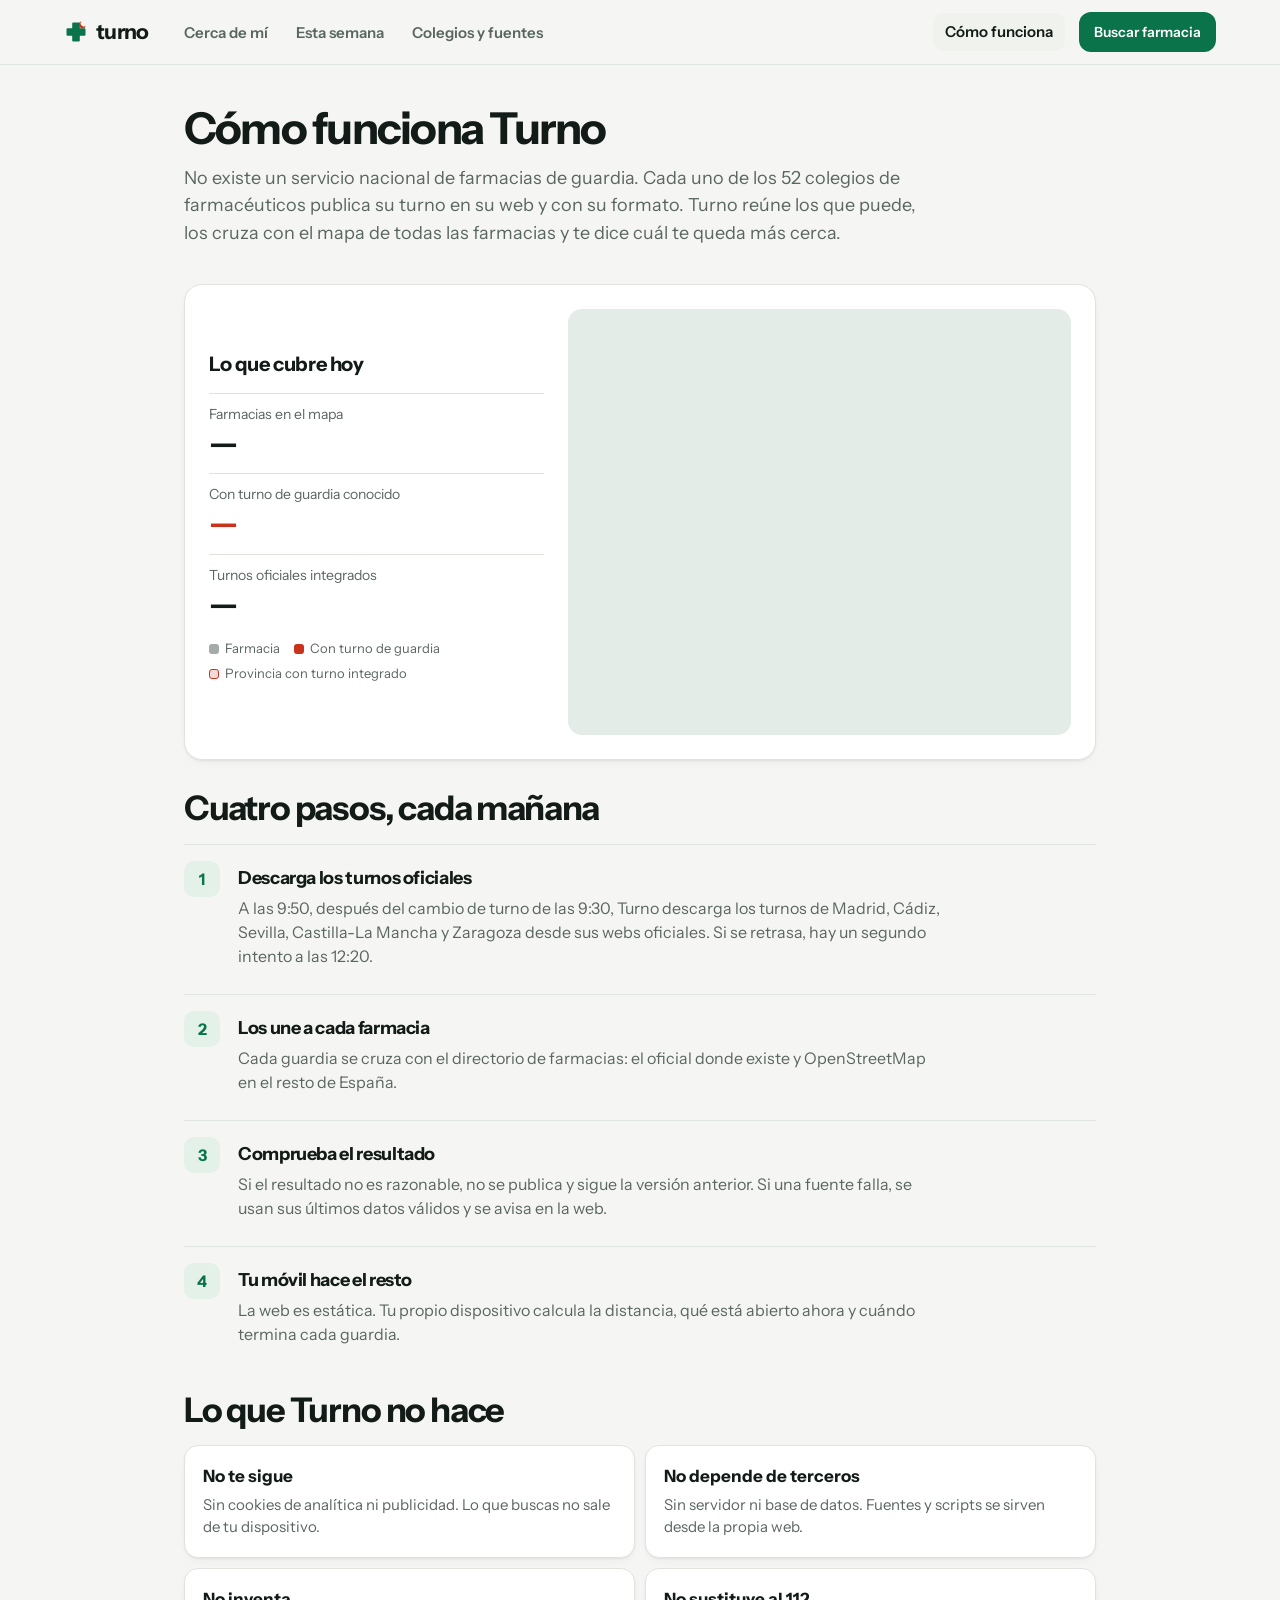
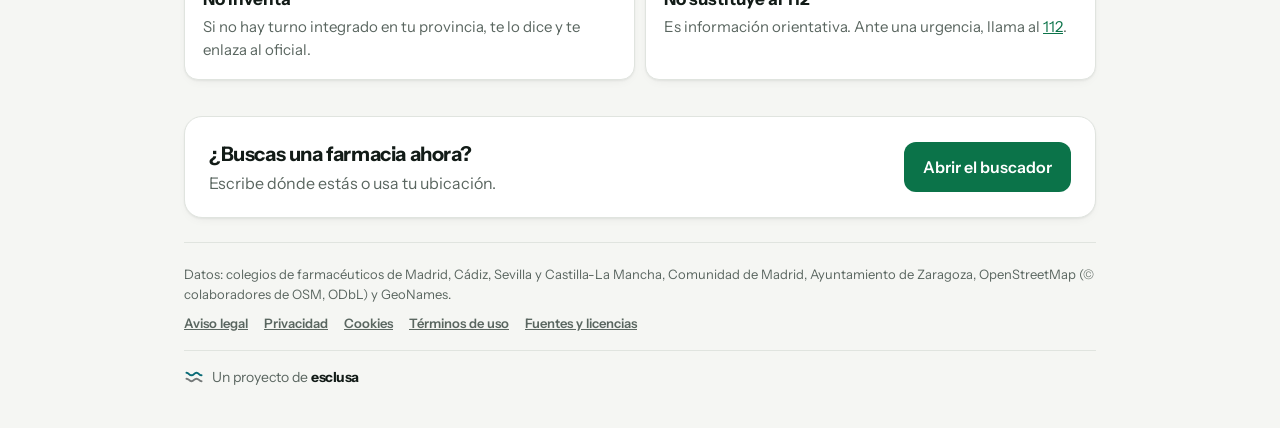
==== commit e3b9e6ab: "Rediseño de Turno como herramienta: la respuesta primero - Buscador arriba y, justo debajo, la farma" ====
--- a/site/como-funciona.html
+++ b/site/como-funciona.html
@@ -6,95 +6,75 @@
 <title>Cómo funciona · Turno</title>
 <meta name="description" content="Cómo Turno reúne cada mañana los turnos oficiales de guardia de los colegios de farmacéuticos.">
 <meta name="robots" content="noindex, nofollow">
-<meta name="theme-color" content="#04080B">
+<meta name="theme-color" content="#F5F6F3" media="(prefers-color-scheme: light)">
+<meta name="theme-color" content="#0D1311" media="(prefers-color-scheme: dark)">
 <link rel="icon" href="icons/icon.svg" type="image/svg+xml">
 <link rel="stylesheet" href="styles.css">
 <link rel="stylesheet" href="funciona.css">
 </head>
-<body class="cf">
-<nav class="topnav" id="topnav"><div class="bar">
-  <a class="brand mark" href="index.html" aria-label="Turno, inicio"><svg viewBox="0 0 24 24" aria-hidden="true"><path class="cr" d="M9.2 2.5h5.6a1 1 0 0 1 1 1v4.7h4.7a1 1 0 0 1 1 1v5.6a1 1 0 0 1-1 1h-4.7v4.7a1 1 0 0 1-1 1H9.2a1 1 0 0 1-1-1v-4.7H3.5a1 1 0 0 1-1-1V9.2a1 1 0 0 1 1-1h4.7V3.5a1 1 0 0 1 1-1z"/><path class="mo" d="M17.6 1.2a3.6 3.6 0 1 0 4.4 4.4 3 3 0 1 1-4.4-4.4z"/></svg><span>turno</span><i class="live" aria-hidden="true"></i></a>
-  <div class="seg"><a href="index.html#cerca">Cerca de mí</a><a href="index.html#semana">Esta semana</a><a href="index.html#colegios">Colegios y fuentes</a></div>
+<body>
+<header class="topbar"><div class="in">
+  <a class="brand mark" href="index.html" aria-label="Turno, inicio"><svg viewBox="0 0 24 24" aria-hidden="true"><path class="cr" d="M9.2 2.5h5.6a1 1 0 0 1 1 1v4.7h4.7a1 1 0 0 1 1 1v5.6a1 1 0 0 1-1 1h-4.7v4.7a1 1 0 0 1-1 1H9.2a1 1 0 0 1-1-1v-4.7H3.5a1 1 0 0 1-1-1V9.2a1 1 0 0 1 1-1h4.7V3.5a1 1 0 0 1 1-1z"/><path class="mo" d="M17.6 1.2a3.6 3.6 0 1 0 4.4 4.4 3 3 0 1 1-4.4-4.4z"/></svg><span>turno</span></a>
+  <nav class="seg" aria-label="Secciones"><a href="index.html#cerca">Cerca de mí</a><a href="index.html#semana">Esta semana</a><a href="index.html#colegios">Colegios y fuentes</a></nav>
+  <span class="spacer"></span>
   <a class="navlink on" href="como-funciona.html" aria-current="page">Cómo funciona</a>
-  <a class="btn cta" href="index.html">Buscar farmacia</a>
-</div></nav>
+  <a class="btn primary go" href="index.html">Buscar farmacia</a>
+</div></header>
 
-<!-- 1 · apertura -->
-<header class="cf-hero">
-  <div class="grain" aria-hidden="true"></div>
-  <div class="wrap">
-    <p class="eyebrow"><i></i>Cómo funciona</p>
-    <h1 data-split>Cada mañana, Turno vuelve a leer <em>España</em>.</h1>
-    <p class="lede">No hay un servicio nacional de guardias. Cada colegio de farmacéuticos publica su turno en su web y con su formato. Turno los lee, los cruza con el mapa de todas las farmacias y publica una web que cabe en tu bolsillo.</p>
-    <div class="clock" aria-hidden="true"><span id="clk" class="num">--:--</span><small>hora en Madrid</small></div>
-    <p class="cue" aria-hidden="true"><span></span>Baja para verlo</p>
-  </div>
-</header>
+<main class="wrap cf">
+  <section class="intro">
+    <h1>Cómo funciona Turno</h1>
+    <p class="lede">No existe un servicio nacional de farmacias de guardia. Cada uno de los 52 colegios de farmacéuticos publica su turno en su web y con su formato. Turno reúne los que puede, los cruza con el mapa de todas las farmacias y te dice cuál te queda más cerca.</p>
+  </section>
 
-<!-- 2 · el mapa que se enciende -->
-<section class="scene" id="scene" aria-label="Del dato oficial al mapa">
-  <div class="stage">
-    <div class="steps">
-      <article class="step" data-i="0"><p class="n">01</p><h2>Primero, el mapa.</h2><p>Las 52 provincias, con sus fronteras. Es la base sobre la que se colocan las farmacias y se sabe a qué colegio pertenece cada una.</p></article>
-      <article class="step" data-i="1"><p class="n">02</p><h2>Luego, todas las farmacias.</h2><p>El directorio oficial donde existe (Madrid, Cádiz, Sevilla, Zaragoza) y OpenStreetMap para el resto. Se encienden desde Madrid hacia fuera.</p></article>
-      <article class="step" data-i="2"><p class="n">03</p><h2>Después, quién está de guardia.</h2><p>Los turnos oficiales de cada colegio integrado se descargan y se cruzan, farmacia a farmacia, con ese directorio.</p></article>
-      <article class="step" data-i="3"><p class="n">04</p><h2>Y donde aún no llega, el enlace oficial.</h2><p>Las provincias integradas quedan marcadas. En el resto, Turno te manda al turno que publica su colegio.</p></article>
+  <section class="coverage glass" aria-labelledby="covT">
+    <div class="covtxt">
+      <h2 id="covT">Lo que cubre hoy</h2>
+      <dl class="stats num">
+        <div><dt>Farmacias en el mapa</dt><dd id="sF">—</dd></div>
+        <div><dt>Con turno de guardia conocido</dt><dd id="sG" class="g">—</dd></div>
+        <div><dt>Turnos oficiales integrados</dt><dd id="sC">—</dd></div>
+      </dl>
+      <ul class="leg"><li><i class="sw f"></i>Farmacia</li><li><i class="sw g"></i>Con turno de guardia</li><li><i class="sw c"></i>Provincia con turno integrado</li></ul>
+      <p class="small" id="sDate"></p>
     </div>
-    <div class="viz">
-      <canvas id="spain" aria-hidden="true"></canvas>
-      <div class="meter"><b id="mNum" class="num">0</b><span id="mLab">provincias</span></div>
-      <div class="bar"><i id="mBar"></i></div>
+    <div class="covmap"><canvas id="spain" role="img" aria-label="Mapa de España con las farmacias y las provincias con turno integrado"></canvas></div>
+  </section>
+
+  <section aria-labelledby="stT">
+    <h2 class="title" id="stT">Cuatro pasos, cada mañana</h2>
+    <ol class="steps">
+      <li><span class="n">1</span><div><h3>Descarga los turnos oficiales</h3><p>A las 9:50, después del cambio de turno de las 9:30, Turno descarga los turnos de Madrid, Cádiz, Sevilla, Castilla-La Mancha y Zaragoza desde sus webs oficiales. Si se retrasa, hay un segundo intento a las 12:20.</p></div></li>
+      <li><span class="n">2</span><div><h3>Los une a cada farmacia</h3><p>Cada guardia se cruza con el directorio de farmacias: el oficial donde existe y OpenStreetMap en el resto de España.</p></div></li>
+      <li><span class="n">3</span><div><h3>Comprueba el resultado</h3><p>Si el resultado no es razonable, no se publica y sigue la versión anterior. Si una fuente falla, se usan sus últimos datos válidos y se avisa en la web.</p></div></li>
+      <li><span class="n">4</span><div><h3>Tu móvil hace el resto</h3><p>La web es estática. Tu propio dispositivo calcula la distancia, qué está abierto ahora y cuándo termina cada guardia.</p></div></li>
+    </ol>
+  </section>
+
+  <section aria-labelledby="prT">
+    <h2 class="title" id="prT">Lo que Turno no hace</h2>
+    <div class="rules">
+      <div class="glass"><h3>No te sigue</h3><p>Sin cookies de analítica ni publicidad. Lo que buscas no sale de tu dispositivo.</p></div>
+      <div class="glass"><h3>No depende de terceros</h3><p>Sin servidor ni base de datos. Fuentes y scripts se sirven desde la propia web.</p></div>
+      <div class="glass"><h3>No inventa</h3><p>Si no hay turno integrado en tu provincia, te lo dice y te enlaza al oficial.</p></div>
+      <div class="glass"><h3>No sustituye al 112</h3><p>Es información orientativa. Ante una urgencia, llama al <a href="tel:112">112</a>.</p></div>
     </div>
-  </div>
-</section>
+  </section>
 
-<!-- 3 · un día de Turno -->
-<section class="day" id="day" aria-label="Un día de Turno">
-  <div class="dayin">
-    <div class="dayhead wrap"><p class="kicker">Un día de Turno</p><h2 class="title">Una actualización, <em>cinco pasos</em>.</h2></div>
-    <div class="rail" id="rail">
-      <article class="tcard"><time class="num">09:30</time><h3>Cambia el turno</h3><p>Las farmacias de guardia del día anterior terminan y empiezan las de hoy.</p></article>
-      <article class="tcard"><time class="num">09:50</time><h3>Llega la orden</h3><p>Un trabajo programado en GitHub deja constancia en el repositorio. Si GitHub se retrasa, hay un segundo intento a las 12:20.</p></article>
-      <article class="tcard"><time class="num">09:51</time><h3>Se descargan las fuentes</h3><p>Madrid, Cádiz, Sevilla, Castilla-La Mancha y Zaragoza, cada una desde su web oficial.</p></article>
-      <article class="tcard"><time class="num">09:52</time><h3>Se cruza y se revisa</h3><p>Cada guardia se une a su farmacia. Si el resultado no es razonable, la publicación se frena y sigue la versión anterior.</p></article>
-      <article class="tcard hot"><time class="num">09:53</time><h3>La web ya sabe</h3><p>Una web estática, sin servidor ni base de datos. Tu móvil calcula la distancia y la hora de cierre en el momento.</p></article>
-    </div>
-    <div class="track wrap"><i id="trk"></i></div>
-  </div>
-</section>
+  <section class="cta glass">
+    <div><h2>¿Buscas una farmacia ahora?</h2><p>Escribe dónde estás o usa tu ubicación.</p></div>
+    <a class="btn primary" href="index.html">Abrir el buscador</a>
+  </section>
 
-<!-- 4 · principios -->
-<section class="rules wrap" aria-label="Principios">
-  <p class="kicker">Por diseño</p>
-  <h2 class="title">Lo que Turno <em>no</em> hace.</h2>
-  <div class="grid">
-    <article class="rule"><span class="num">01</span><h3>Sin servidor</h3><p>Archivos estáticos. No hay nada que hackear ni que se caiga a las tres de la mañana.</p></article>
-    <article class="rule"><span class="num">02</span><h3>Sin analítica</h3><p>Ni cookies de seguimiento ni publicidad. Tus búsquedas no salen de tu dispositivo.</p></article>
-    <article class="rule"><span class="num">03</span><h3>Sin recursos ajenos</h3><p>Fuentes, scripts y animaciones se sirven desde la propia web, con una política de seguridad estricta.</p></article>
-    <article class="rule"><span class="num">04</span><h3>Sin inventar</h3><p>Si una fuente falla, se publica el último dato válido y se avisa. Si no hay turno, se dice.</p></article>
-  </div>
-</section>
-
-<section class="outro">
-  <div class="grain" aria-hidden="true"></div>
-  <div class="wrap">
-    <p class="kicker" style="color:var(--led)">Ahora, tú</p>
-    <p class="big" data-split>Busca tu farmacia <em>de guardia</em>.</p>
-    <div class="row2"><a class="btn on" href="index.html">Abrir el buscador</a><a class="btn off" href="index.html#colegios">Ver las 52 fuentes</a></div>
-    <p class="n112">Ante una urgencia, llama al <b class="num">112</b></p>
-    <footer>
-      <p id="credits">Datos: colegios de farmacéuticos de Madrid, Cádiz, Sevilla y Castilla-La Mancha, Comunidad de Madrid, Ayuntamiento de Zaragoza, OpenStreetMap (© colaboradores de OSM, ODbL) y GeoNames.</p>
-      <nav class="legal"><a href="legal.html#aviso-legal">Aviso legal</a><a href="legal.html#privacidad">Privacidad</a><a href="legal.html#cookies">Cookies</a><a href="legal.html#terminos">Términos de uso</a><a href="legal.html#fuentes">Fuentes y licencias</a></nav>
-      <div class="by esc"><svg viewBox="0 0 24 24" aria-hidden="true"><path class="a" d="M3 7c3 0 3 3 6 3s3-3 6-3 3 3 6 3" fill="none" stroke-width="2.4" stroke-linecap="round"/><path class="b" d="M3 14c3 0 3 3 6 3s3-3 6-3 3 3 6 3" fill="none" stroke-width="2.4" stroke-linecap="round"/></svg><span>Un proyecto de <b>esclusa</b></span></div>
-    </footer>
-  </div>
-</section>
+  <footer>
+    <p>Datos: colegios de farmacéuticos de Madrid, Cádiz, Sevilla y Castilla-La Mancha, Comunidad de Madrid, Ayuntamiento de Zaragoza, OpenStreetMap (© colaboradores de OSM, ODbL) y GeoNames.</p>
+    <nav class="legal"><a href="legal.html#aviso-legal">Aviso legal</a><a href="legal.html#privacidad">Privacidad</a><a href="legal.html#cookies">Cookies</a><a href="legal.html#terminos">Términos de uso</a><a href="legal.html#fuentes">Fuentes y licencias</a></nav>
+    <div class="by esc"><svg viewBox="0 0 24 24" aria-hidden="true"><path class="a" d="M3 7c3 0 3 3 6 3s3-3 6-3 3 3 6 3" fill="none" stroke-width="2.4" stroke-linecap="round"/><path class="b" d="M3 14c3 0 3 3 6 3s3-3 6-3 3 3 6 3" fill="none" stroke-width="2.4" stroke-linecap="round"/></svg><span>Un proyecto de <b>esclusa</b></span></div>
+  </footer>
+</main>
 
 <script src="geo.js"></script>
 <script src="farmacias.js"></script>
-<script src="vendor/gsap.min.js"></script>
-<script src="vendor/ScrollTrigger.min.js"></script>
-<script src="vendor/lenis.min.js"></script>
 <script src="funciona.js"></script>
 </body>
 </html>
--- a/site/styles.css
+++ b/site/styles.css
@@ -1,234 +1,177 @@
 /* =========================================================
-   Turno · sistema visual "La cruz encendida"
-   La noche de la ciudad y el letrero LED de la farmacia.
+   Turno · sistema visual
+   Una herramienta para un momento de prisa: la respuesta primero,
+   texto grande, botones grandes, nada que distraiga.
    ========================================================= */
 @font-face{font-family:"Instrument Sans";font-style:normal;font-weight:400;font-display:swap;src:url(fonts/instrument-sans-latin-400-normal.woff2) format("woff2")}
 @font-face{font-family:"Instrument Sans";font-style:normal;font-weight:500;font-display:swap;src:url(fonts/instrument-sans-latin-500-normal.woff2) format("woff2")}
 @font-face{font-family:"Instrument Sans";font-style:normal;font-weight:600;font-display:swap;src:url(fonts/instrument-sans-latin-600-normal.woff2) format("woff2")}
 @font-face{font-family:"Instrument Sans";font-style:normal;font-weight:700;font-display:swap;src:url(fonts/instrument-sans-latin-700-normal.woff2) format("woff2")}
-@font-face{font-family:"Instrument Serif";font-style:italic;font-weight:400;font-display:swap;src:url(fonts/instrument-serif-latin-400-italic.woff2) format("woff2")}
 
 :root{
-  /* noche: siempre oscura, en los dos temas */
-  --night:#04080B;--night-2:#08110F;--night-ink:#E9F2EE;--night-mut:#8DA39B;--night-hair:rgba(233,242,238,.10);
-  --led:#35F08C;--led-soft:rgba(53,240,140,.14);--led-glow:rgba(53,240,140,.35);
-  --fire:#FF5A3A;--fire-soft:rgba(255,90,58,.16);
-  /* página: tema claro */
-  --surface:#EDF1EF;--ink:#0A1512;--muted:#56665F;--card:#FFFFFF;--card-2:#F5F8F6;--hair:#DCE4E0;
-  --accent:#0C7A4E;--on-accent:#FFFFFF;--tint:#E2F1E9;
-  --guard:#D2361F;--guard-t:#FCE5DF;--loc:#9A5C00;--loc-t:#FBEFD9;--warn:#9A5C00;
-  --sea:#DCE8E4;--land:#FFFFFF;--border:#B9CBC3;
-  --shadow:0 1px 2px rgba(6,30,22,.05),0 14px 34px -20px rgba(6,30,22,.28);
+  --bg:#F5F6F3;--surface:#F5F6F3;--card:#FFFFFF;--card-2:#F0F2EE;
+  --ink:#121B17;--muted:#5A6660;--hair:#E0E4DF;--hair-2:#CDD3CD;
+  --accent:#0B7349;--accent-2:#095E3C;--on-accent:#FFFFFF;--tint:#E3F1E9;
+  --guard:#C9321D;--guard-2:#A82814;--guard-t:#FCE7E1;
+  --loc:#8A5500;--loc-t:#FBEFD8;--warn:#8A5500;
+  --sea:#E4ECE8;--land:#FFFFFF;--border:#BFCBC5;
+  --shadow:0 1px 2px rgba(18,27,23,.05),0 4px 14px -8px rgba(18,27,23,.14);
+  --lift:0 1px 2px rgba(18,27,23,.06),0 18px 40px -22px rgba(18,27,23,.32);
   --esc-a:#0A6B76;--esc-b:#0C1416;
-  --spring:cubic-bezier(.3,1.3,.5,1);--out:cubic-bezier(.16,1,.3,1);
-  --r-xl:30px;--r-lg:22px;--r-md:16px;
-  --wrap:1240px;
+  --out:cubic-bezier(.23,1,.32,1);
+  --r:18px;--r-sm:12px;--wrap:1200px;
 }
 @media (prefers-color-scheme:dark){:root:not([data-theme=light]){
-  --surface:#05090B;--ink:#E7F0EC;--muted:#92A69E;--card:#0C1512;--card-2:#101C18;--hair:#1C2A25;
-  --accent:#3EDB8E;--on-accent:#03200F;--tint:#0F241B;
-  --guard:#FF6A4C;--guard-t:#38160F;--loc:#F0B44C;--loc-t:#33260E;--warn:#F0B44C;
-  --sea:#08130F;--land:#111D19;--border:#29403A;
-  --shadow:0 18px 40px -22px rgba(0,0,0,.9);
+  --bg:#0D1311;--surface:#0D1311;--card:#151D1A;--card-2:#1B2521;
+  --ink:#E6EDE9;--muted:#9AA8A1;--hair:#24302B;--hair-2:#33413B;
+  --accent:#4CC98C;--accent-2:#6BD8A2;--on-accent:#04140C;--tint:#13291F;
+  --guard:#FF6E55;--guard-2:#FF8A75;--guard-t:#341712;
+  --loc:#EDB352;--loc-t:#30240F;--warn:#EDB352;
+  --sea:#0F1A16;--land:#18221E;--border:#33443D;
+  --shadow:0 1px 0 rgba(255,255,255,.03) inset;--lift:0 18px 40px -20px rgba(0,0,0,.8);
   --esc-a:#5ED3C8;--esc-b:#EDF3F4}}
 :root[data-theme=dark]{
-  --surface:#05090B;--ink:#E7F0EC;--muted:#92A69E;--card:#0C1512;--card-2:#101C18;--hair:#1C2A25;
-  --accent:#3EDB8E;--on-accent:#03200F;--tint:#0F241B;
-  --guard:#FF6A4C;--guard-t:#38160F;--loc:#F0B44C;--loc-t:#33260E;--warn:#F0B44C;
-  --sea:#08130F;--land:#111D19;--border:#29403A;
-  --shadow:0 18px 40px -22px rgba(0,0,0,.9);
+  --bg:#0D1311;--surface:#0D1311;--card:#151D1A;--card-2:#1B2521;
+  --ink:#E6EDE9;--muted:#9AA8A1;--hair:#24302B;--hair-2:#33413B;
+  --accent:#4CC98C;--accent-2:#6BD8A2;--on-accent:#04140C;--tint:#13291F;
+  --guard:#FF6E55;--guard-2:#FF8A75;--guard-t:#341712;
+  --loc:#EDB352;--loc-t:#30240F;--warn:#EDB352;
+  --sea:#0F1A16;--land:#18221E;--border:#33443D;
+  --shadow:0 1px 0 rgba(255,255,255,.03) inset;--lift:0 18px 40px -20px rgba(0,0,0,.8);
   --esc-a:#5ED3C8;--esc-b:#EDF3F4}
 
 *{box-sizing:border-box}
 [hidden]{display:none!important}
-html{background:var(--night)}
-html.lenis,html.lenis body{height:auto}
-.lenis.lenis-smooth{scroll-behavior:auto!important}
-.lenis.lenis-smooth [data-lenis-prevent]{overscroll-behavior:contain}
-.lenis.lenis-stopped{overflow:hidden}
-body{margin:0;background:var(--surface);color:var(--ink);font:16px/1.55 "Instrument Sans",-apple-system,BlinkMacSystemFont,"Helvetica Neue",Arial,sans-serif;-webkit-font-smoothing:antialiased;min-height:100vh;overflow-x:hidden}
+body{margin:0;background:var(--bg);color:var(--ink);font:16px/1.5 "Instrument Sans",-apple-system,BlinkMacSystemFont,"Helvetica Neue",Arial,sans-serif;-webkit-font-smoothing:antialiased;min-height:100vh;overflow-x:hidden;-webkit-tap-highlight-color:transparent}
 button{font:inherit;color:inherit}
 a{color:var(--accent)}
 .num{font-variant-numeric:tabular-nums}
 .wrap{max-width:var(--wrap);margin:0 auto;padding:0 24px}
-.water{display:none}
-::selection{background:var(--led);color:#03200F}
-
-/* grano: textura de película sobre la noche */
-.grain{position:absolute;inset:0;pointer-events:none;opacity:.08;mix-blend-mode:overlay;background-image:url("data:image/svg+xml,%3Csvg xmlns='http://www.w3.org/2000/svg' width='160' height='160'%3E%3Cfilter id='n'%3E%3CfeTurbulence type='fractalNoise' baseFrequency='.85' numOctaves='3' stitchTiles='stitch'/%3E%3C/filter%3E%3Crect width='100%25' height='100%25' filter='url(%23n)'/%3E%3C/svg%3E")}
-
-/* ---------- navegación ---------- */
-.topnav{position:fixed;top:14px;left:0;right:0;z-index:70;padding:0 16px;pointer-events:none}
-.topnav .bar{pointer-events:auto;max-width:var(--wrap);margin:0 auto;display:flex;align-items:center;gap:10px;padding:6px 6px 6px 18px;border-radius:999px;background:rgba(6,12,10,.62);-webkit-backdrop-filter:blur(22px) saturate(160%);backdrop-filter:blur(22px) saturate(160%);border:1px solid var(--night-hair);box-shadow:0 1px 0 rgba(255,255,255,.06) inset,0 18px 40px -20px rgba(0,0,0,.7);transition:background .4s var(--out),transform .5s var(--out)}
-.topnav.hide .bar{transform:translateY(-130%)}
-.brand{display:flex;align-items:center;gap:8px;font-weight:700;letter-spacing:-.035em;font-size:20px;color:var(--night-ink);text-decoration:none;white-space:nowrap}
-.brand svg{width:22px;height:22px;flex:none}
-.mark .cr{fill:var(--led)}.mark .mo{fill:var(--fire)}
-.brand .live{width:7px;height:7px;border-radius:50%;background:var(--led);margin-left:2px}
-@keyframes blink{0%,100%{opacity:1}50%{opacity:.35}}
-.seg{position:relative;display:flex;gap:2px;margin-left:auto;background:rgba(255,255,255,.06);border-radius:999px;padding:3px}
-.seg a{position:relative;z-index:1;padding:7px 15px;border-radius:999px;font-size:14px;font-weight:600;color:var(--night-mut);text-decoration:none;transition:color .25s}
-.seg a:hover{color:var(--night-ink)}
-.seg a.on{color:#03200F}
-.seg .pill-bg{position:absolute;top:3px;bottom:3px;left:0;width:0;border-radius:999px;background:var(--led);z-index:0;transition:transform .5s var(--spring),width .5s var(--spring)}
-.navlink{font-size:14px;font-weight:600;color:var(--night-mut);text-decoration:none;padding:7px 12px;border-radius:999px;white-space:nowrap;transition:color .2s,background .2s}
-.navlink:hover,.navlink.on{color:var(--night-ink);background:rgba(255,255,255,.07)}
-.icon-btn{border:0;background:transparent;color:var(--night-mut);width:38px;height:38px;border-radius:50%;cursor:pointer;display:grid;place-items:center;flex:none;transition:background .2s,color .2s,transform .3s var(--spring)}
-.icon-btn:hover{background:rgba(255,255,255,.08);color:var(--night-ink)}
-.icon-btn:active{transform:scale(.92)}
+.water,.topo{display:none}
+:focus-visible{outline:2px solid var(--accent);outline-offset:2px}
+
+/* ---------- cabecera ---------- */
+.topbar{position:sticky;top:0;z-index:50;background:color-mix(in srgb,var(--bg) 88%,transparent);-webkit-backdrop-filter:blur(14px) saturate(160%);backdrop-filter:blur(14px) saturate(160%);border-bottom:1px solid var(--hair)}
+.topbar .in{max-width:var(--wrap);margin:0 auto;padding:0 24px;height:64px;display:flex;align-items:center;gap:14px}
+.brand{display:flex;align-items:center;gap:8px;font-weight:700;letter-spacing:-.035em;font-size:21px;color:var(--ink);text-decoration:none;white-space:nowrap;margin-right:8px}
+.brand svg{width:24px;height:24px;flex:none}
+.mark .cr{fill:var(--accent)}.mark .mo{fill:var(--guard)}
+.tabs.seg{display:flex;gap:2px}
+.seg a{padding:8px 14px;border-radius:10px;font-size:15px;font-weight:600;color:var(--muted);text-decoration:none;transition:color .15s,background .15s}
+.seg a:hover{color:var(--ink);background:var(--card-2)}
+.seg a.on{color:var(--ink);background:var(--card);box-shadow:inset 0 0 0 1px var(--hair)}
+.navlink{font-size:15px;font-weight:600;color:var(--muted);text-decoration:none;padding:8px 12px;border-radius:10px}
+.navlink:hover,.navlink.on{color:var(--ink);background:var(--card-2)}
+.spacer{flex:1}
+.sos{display:inline-flex;align-items:center;gap:7px;height:40px;padding:0 14px;border-radius:10px;font-size:14px;font-weight:700;color:var(--guard);background:var(--guard-t);text-decoration:none;white-space:nowrap}
+.sos svg{width:16px;height:16px}
+.icon-btn{border:1px solid var(--hair);background:var(--card);color:var(--muted);width:40px;height:40px;border-radius:10px;cursor:pointer;display:grid;place-items:center;flex:none;transition:color .15s,transform .16s var(--out)}
+.icon-btn:hover{color:var(--ink)}
+.icon-btn:active{transform:scale(.96)}
 .icon-btn svg{width:18px;height:18px}
 
-/* ---------- héroe: la noche ---------- */
-.band{position:relative;background:var(--night);color:var(--night-ink);padding:104px 0 0;overflow:hidden;isolation:isolate}
-.band::before{content:"";position:absolute;inset:0;z-index:-2;background:
-  radial-gradient(600px 420px at var(--mx,72%) var(--my,38%),rgba(53,240,140,.13),transparent 70%),
-  radial-gradient(900px 600px at 85% 10%,rgba(53,240,140,.06),transparent 60%),
-  radial-gradient(700px 500px at 0% 100%,rgba(255,90,58,.07),transparent 60%)}
-.band::after{content:"";position:absolute;left:0;right:0;bottom:0;height:120px;z-index:-1;background:linear-gradient(transparent,var(--night))}
-.topo{position:absolute;inset:0;width:100%;height:100%;z-index:-1;opacity:.55}
-.topo path{fill:none;stroke:rgba(53,240,140,.08);stroke-width:1}
-.hero{display:grid;grid-template-columns:minmax(0,1.15fr) minmax(0,.85fr);gap:40px;align-items:center}
-.eyebrow{display:inline-flex;align-items:center;gap:10px;font-size:13px;font-weight:600;letter-spacing:.1em;text-transform:uppercase;color:var(--led);margin:0 0 22px}
-.eyebrow i{width:28px;height:1px;background:currentColor;opacity:.6}
-h1{font-size:clamp(46px,6.6vw,100px);line-height:.94;letter-spacing:-.055em;font-weight:700;margin:0;max-width:11ch}
-h1 em{font-family:"Instrument Serif",Georgia,serif;font-weight:400;font-style:italic;letter-spacing:-.03em;color:var(--fire);padding-right:.06em}
-h1 .w{display:inline-block;overflow:hidden;vertical-align:top;padding-bottom:.08em;margin-bottom:-.08em}
-h1 .wi{display:inline-block;will-change:transform}
-.lede{margin:26px 0 0;max-width:46ch;font-size:clamp(17px,1.5vw,20px);line-height:1.5;color:var(--night-mut)}
-.lede b{color:var(--night-ink);font-weight:600}
-
-.sign{position:relative;aspect-ratio:1;width:100%;max-width:min(430px,52vh);justify-self:end}
-.sign canvas{position:absolute;inset:0;width:100%;height:100%;display:block}
-.sign .cap{position:absolute;left:50%;bottom:-6px;transform:translateX(-50%);font-size:11px;font-weight:600;letter-spacing:.14em;text-transform:uppercase;color:var(--night-mut);white-space:nowrap;display:flex;align-items:center;gap:8px}
-.sign .cap i{width:6px;height:6px;border-radius:50%;background:var(--led)}
-
-/* buscador */
-.finder{position:relative;z-index:20;margin:30px 0 0;max-width:880px}
-.tool{position:relative;display:grid;grid-template-columns:minmax(0,1fr) 168px auto;gap:8px;align-items:center;padding:8px;border-radius:999px;background:rgba(255,255,255,.06);border:1px solid rgba(255,255,255,.12);-webkit-backdrop-filter:blur(18px);backdrop-filter:blur(18px);box-shadow:0 30px 60px -30px rgba(0,0,0,.8),0 0 0 0 var(--led-soft);transition:box-shadow .5s var(--out),border-color .3s}
-.tool:focus-within{border-color:rgba(53,240,140,.55);box-shadow:0 30px 60px -30px rgba(0,0,0,.8),0 0 0 6px var(--led-soft)}
+/* ---------- buscador: lo primero ---------- */
+.find{padding:36px 0 8px}
+.find h1{font-size:clamp(28px,3.6vw,40px);line-height:1.1;letter-spacing:-.04em;font-weight:700;margin:0;max-width:24ch}
+.find .lede{margin:8px 0 0;color:var(--muted);font-size:16px}
+.fresh{display:inline-flex;align-items:center;gap:8px;margin:0 0 14px;font-size:14px;font-weight:600;color:var(--accent)}
+.fresh i{width:8px;height:8px;border-radius:50%;background:var(--accent)}
+.tool{position:relative;display:grid;grid-template-columns:minmax(0,1fr) 150px auto;gap:8px;margin:22px 0 0;max-width:860px}
 .field{position:relative;display:flex;align-items:center;min-width:0}
-.field>svg{position:absolute;left:18px;width:19px;height:19px;color:var(--led);pointer-events:none}
-.tool input[type=search]{font:inherit;font-size:17px;color:var(--night-ink);background:transparent;border:0;border-radius:999px;padding:0 16px 0 48px;width:100%;min-width:0;outline:none;height:56px}
-.tool input::placeholder{color:rgba(233,242,238,.62)}
-.tool select{font:inherit;font-size:15px;font-weight:600;color:var(--night-ink);background:rgba(255,255,255,.06);border:1px solid rgba(255,255,255,.1);border-radius:999px;padding:0 16px;height:56px;width:100%;outline:none;cursor:pointer;-webkit-appearance:none;appearance:none;background-image:url("data:image/svg+xml,%3Csvg xmlns='http://www.w3.org/2000/svg' viewBox='0 0 24 24' fill='none' stroke='%238DA39B' stroke-width='2.4' stroke-linecap='round'%3E%3Cpath d='m6 9 6 6 6-6'/%3E%3C/svg%3E");background-repeat:no-repeat;background-position:right 14px center;background-size:16px}
-.tool select option{color:#0A1512}
-.tool select:focus-visible{outline:2px solid var(--led);outline-offset:2px}
-.btn{font:inherit;font-size:14px;font-weight:600;border-radius:999px;padding:0 18px;height:44px;border:1px solid transparent;cursor:pointer;text-decoration:none;display:inline-flex;align-items:center;justify-content:center;gap:8px;white-space:nowrap;transition:transform .35s var(--spring),background .2s,box-shadow .3s,border-color .2s}
-.btn:active{transform:scale(.96)}
-.btn:focus-visible,.row:focus-visible,.qchip:focus-visible,.dchip:focus-visible{outline:2px solid var(--accent);outline-offset:2px}
-.btn svg{width:16px;height:16px;flex:none}
+.field>svg{position:absolute;left:16px;width:20px;height:20px;color:var(--muted);pointer-events:none}
+.tool input[type=search]{font:inherit;font-size:17px;color:var(--ink);background:var(--card);border:1.5px solid var(--hair-2);border-radius:14px;padding:0 16px 0 46px;width:100%;min-width:0;height:56px;outline:none;transition:border-color .15s,box-shadow .15s}
+.tool input[type=search]:focus{border-color:var(--accent);box-shadow:0 0 0 4px var(--tint)}
+.tool input::placeholder{color:var(--muted)}
+.tool select{font:inherit;font-size:15px;font-weight:600;color:var(--ink);background:var(--card);border:1.5px solid var(--hair-2);border-radius:14px;padding:0 34px 0 14px;height:56px;width:100%;outline:none;cursor:pointer;-webkit-appearance:none;appearance:none;background-image:url("data:image/svg+xml,%3Csvg xmlns='http://www.w3.org/2000/svg' viewBox='0 0 24 24' fill='none' stroke='%235A6660' stroke-width='2.4' stroke-linecap='round'%3E%3Cpath d='m6 9 6 6 6-6'/%3E%3C/svg%3E");background-repeat:no-repeat;background-position:right 12px center;background-size:16px}
+.tool select:focus{border-color:var(--accent)}
+.btn{font:inherit;font-size:15px;font-weight:600;border-radius:12px;padding:0 18px;height:46px;border:1.5px solid transparent;cursor:pointer;text-decoration:none;display:inline-flex;align-items:center;justify-content:center;gap:8px;white-space:nowrap;transition:background .15s,border-color .15s,transform .16s var(--out)}
+.btn:active{transform:scale(.97)}
+.btn svg{width:18px;height:18px;flex:none}
 .btn.primary{background:var(--accent);color:var(--on-accent)}
+.btn.primary:hover{background:var(--accent-2)}
 .btn.guard{background:var(--guard);color:#fff}
-.btn.guard:hover{background:color-mix(in srgb,var(--guard) 88%,#000)}
+.btn.guard:hover{background:var(--guard-2)}
 .btn.soft{background:var(--tint);color:var(--accent)}
-.btn.ghost{background:transparent;border-color:var(--hair);color:var(--ink)}
+.btn.ghost{background:var(--card);border-color:var(--hair-2);color:var(--ink)}
 .btn.ghost:hover{border-color:var(--muted)}
-.tool #gps{height:56px;padding:0 22px;background:var(--led);color:#03200F;font-size:15px}
-.tool #gps:hover{background:#5BF5A3}
-.sug{position:absolute;left:0;right:0;top:calc(100% + 10px);background:#0B1512;color:var(--night-ink);border:1px solid rgba(255,255,255,.1);border-radius:24px;box-shadow:0 30px 60px -24px rgba(0,0,0,.85);padding:8px;max-height:340px;overflow:auto;z-index:30;transform-origin:top center;animation:pop .28s var(--out)}
-@keyframes pop{from{opacity:0;transform:translateY(-6px) scale(.98)}}
-.sug button{display:flex;justify-content:space-between;gap:12px;width:100%;border:0;background:none;text-align:left;padding:11px 14px;border-radius:14px;cursor:pointer;font-size:15px;color:var(--night-ink)}
-.sug button span{color:var(--night-mut);font-size:13px;white-space:nowrap}
-.sug button:hover,.sug button.hl{background:rgba(53,240,140,.1)}
-.sug .none{padding:12px 14px;color:var(--night-mut);font-size:14px}
-.gmsg{position:absolute;left:24px;top:calc(100% + 10px);font-size:13px;color:var(--night-mut)}
-
-.quick{display:flex;gap:8px;overflow-x:auto;scrollbar-width:none;margin:18px 0 0;padding:2px}
+.tool #gps{height:56px;border-radius:14px;padding:0 20px;background:var(--accent);color:var(--on-accent)}
+.tool #gps:hover{background:var(--accent-2)}
+.sug{position:absolute;left:0;right:0;top:calc(100% + 6px);background:var(--card);color:var(--ink);border:1px solid var(--hair-2);border-radius:16px;box-shadow:var(--lift);padding:6px;max-height:340px;overflow:auto;z-index:30;animation:sug .16s var(--out)}
+@keyframes sug{from{opacity:0;transform:translateY(-4px)}}
+.sug button{display:flex;justify-content:space-between;gap:12px;width:100%;border:0;background:none;text-align:left;padding:12px 14px;border-radius:10px;cursor:pointer;font-size:16px;color:var(--ink)}
+.sug button span{color:var(--muted);font-size:14px;white-space:nowrap}
+.sug button:hover,.sug button.hl{background:var(--card-2)}
+.sug .none{padding:12px 14px;color:var(--muted);font-size:15px}
+.gmsg{grid-column:1/-1;font-size:14px;color:var(--muted);padding:2px 4px 0}
+.quick{display:flex;gap:6px;overflow-x:auto;scrollbar-width:none;margin:14px 0 0;padding:2px 0}
 .quick::-webkit-scrollbar{display:none}
-.qchip{flex:none;font-size:13px;font-weight:600;border-radius:999px;padding:8px 14px;border:1px solid var(--hair);background:var(--card);color:var(--ink);cursor:pointer;display:inline-flex;align-items:center;gap:7px;transition:background .2s,border-color .2s,color .2s,transform .35s var(--spring)}
-.qchip:active{transform:scale(.95)}
+.qchip{flex:none;font-size:14px;font-weight:600;border-radius:999px;padding:7px 13px;border:1px solid var(--hair-2);background:var(--card);color:var(--ink);cursor:pointer;display:inline-flex;align-items:center;gap:7px;transition:background .15s,border-color .15s,transform .16s var(--out)}
+.qchip:hover{border-color:var(--muted)}
+.qchip:active{transform:scale(.97)}
 .qchip .n{color:var(--muted);font-weight:500}
-.qchip[aria-pressed=true]{background:var(--ink);border-color:var(--ink);color:var(--surface)}
-.qchip[aria-pressed=true] .n{color:inherit;opacity:.7}
+.qchip[aria-pressed=true]{background:var(--ink);border-color:var(--ink);color:var(--bg)}
+.qchip[aria-pressed=true] .n{color:inherit;opacity:.75}
 .qchip .dot{width:7px;height:7px;border-radius:50%;background:var(--guard)}
-.band .qchip{background:rgba(255,255,255,.04);border-color:rgba(255,255,255,.12);color:var(--night-ink)}
-.band .qchip:hover{border-color:rgba(255,255,255,.3)}
-.band .qchip[aria-pressed=true]{background:var(--night-ink);border-color:var(--night-ink);color:var(--night)}
-.band .qchip .dot{background:var(--fire)}
-
-/* cifras del héroe */
-.kpis{display:grid;grid-template-columns:repeat(3,minmax(0,1fr));margin:56px 0 0;border-top:1px solid var(--night-hair)}
-.kpi{padding:26px 24px 30px 0;border-right:1px solid var(--night-hair)}
-.kpi+.kpi{padding-left:24px}
-.kpi:last-child{border-right:0}
-.kpi b{display:block;font-size:clamp(36px,4.6vw,64px);font-weight:700;letter-spacing:-.05em;line-height:1;color:var(--night-ink)}
-.kpi.g b{color:var(--fire)}
-.kpi span{display:block;margin-top:8px;font-size:12px;font-weight:600;letter-spacing:.1em;text-transform:uppercase;color:var(--night-mut)}
-
-/* cinta de provincias */
-.ticker{position:relative;background:var(--night);border-top:1px solid var(--night-hair);border-bottom:1px solid var(--night-hair);overflow:hidden;padding:18px 0;color:var(--night-ink)}
-.ticker .track{display:flex;width:max-content;will-change:transform}
-.ticker .item{display:flex;align-items:center;gap:18px;padding-right:44px;font-size:clamp(22px,2.6vw,34px);font-weight:700;letter-spacing:-.04em;white-space:nowrap}
-.ticker .item small{font-size:12px;font-weight:600;letter-spacing:.1em;text-transform:uppercase;color:var(--led);border:1px solid rgba(53,240,140,.35);border-radius:999px;padding:4px 10px}
-.ticker .item em{font-family:"Instrument Serif",Georgia,serif;font-weight:400;font-style:italic;color:var(--night-mut)}
-.ticker .x{width:14px;height:14px;color:var(--fire);flex:none}
-
-/* ---------- contenido ---------- */
-.app{position:relative;padding:56px 0 20px}
-.sechead{display:flex;flex-wrap:wrap;align-items:flex-end;justify-content:space-between;gap:14px 30px;margin:0 0 24px}
-.kicker{font-size:13px;font-weight:600;letter-spacing:.1em;text-transform:uppercase;color:var(--accent);margin:0 0 8px}
-h2.title{font-size:clamp(30px,4vw,54px);line-height:1.02;letter-spacing:-.045em;margin:0;font-weight:700;max-width:18ch}
-h2.title em{font-family:"Instrument Serif",Georgia,serif;font-weight:400;font-style:italic;color:var(--guard)}
+
+/* ---------- la respuesta ---------- */
+.answer{padding:22px 0 0}
+.best{position:relative;border-radius:var(--r);padding:24px;display:grid;grid-template-columns:auto minmax(0,1fr) auto;gap:20px;align-items:center;background:var(--card);border:1px solid var(--hair);box-shadow:var(--shadow)}
+.best.on{border-color:color-mix(in srgb,var(--guard) 35%,var(--hair));box-shadow:inset 0 4px 0 var(--guard),var(--shadow)}
+.best .ic{width:60px;height:60px;border-radius:16px;background:var(--guard-t);display:grid;place-items:center;color:var(--guard)}
+.best .ic.mut{background:var(--card-2);color:var(--muted)}
+.best .ic svg{width:30px;height:30px}
+.best .k{font-size:14px;font-weight:700;color:var(--guard);margin:0 0 4px;display:flex;align-items:center;gap:8px}
+.best .k.mut{color:var(--muted)}
+.pulse{width:9px;height:9px;border-radius:50%;background:currentColor;flex:none;animation:pulse 2s infinite}
+@keyframes pulse{0%{box-shadow:0 0 0 0 color-mix(in srgb,currentColor 45%,transparent)}70%,100%{box-shadow:0 0 0 8px transparent}}
+.best h2{font-size:clamp(22px,2.4vw,30px);line-height:1.15;letter-spacing:-.03em;margin:0}
+.best p{margin:6px 0 0;color:var(--muted);font-size:15px}
+.best .side{display:flex;flex-direction:column;align-items:flex-end;gap:14px}
+.best .big{font-size:36px;font-weight:700;letter-spacing:-.045em;line-height:1;text-align:right;white-space:nowrap}
+.best .big small{display:block;font-size:13px;font-weight:500;letter-spacing:0;color:var(--muted);margin-top:4px}
+.best .acts{display:flex;gap:8px;flex-wrap:wrap;justify-content:flex-end}
+.best .acts .btn{height:50px;font-size:16px;padding:0 20px}
+
+/* ---------- lista y mapa ---------- */
+.status{display:flex;flex-wrap:wrap;align-items:center;gap:6px;margin:26px 0 12px;font-size:15px;color:var(--muted)}
+.status>span:first-child{margin-right:auto}
+.status .count{color:var(--ink);font-weight:700}
+.explore{display:grid;grid-template-columns:minmax(0,430px) minmax(0,1fr);gap:16px;align-items:start;padding-bottom:32px}
 .glass{background:var(--card);border:1px solid var(--hair);box-shadow:var(--shadow)}
-
-/* tarjeta principal */
-.best{position:relative;border-radius:var(--r-xl);padding:28px;display:grid;grid-template-columns:auto minmax(0,1fr) auto;gap:24px;align-items:center;overflow:hidden;isolation:isolate}
-.best .ic{position:relative;width:76px;height:76px;border-radius:24px;background:var(--guard-t);display:grid;place-items:center;color:var(--guard)}
-.best.on .ic::after{content:"";position:absolute;inset:-6px;border-radius:28px;border:1.5px solid var(--guard);opacity:.5;animation:ring 2.2s var(--out) infinite}
-@keyframes ring{from{transform:scale(.9);opacity:.6}to{transform:scale(1.18);opacity:0}}
-.best .ic.mut{background:var(--tint);color:var(--muted)}
-.best .ic svg{width:38px;height:38px}
-.best .k{font-size:12px;font-weight:700;letter-spacing:.1em;text-transform:uppercase;color:var(--guard);margin:0 0 6px;display:flex;align-items:center;gap:8px}
-.best .k.mut{color:var(--muted)}
-.pulse{width:8px;height:8px;border-radius:50%;background:currentColor;box-shadow:0 0 0 0 currentColor;animation:pulse 1.8s infinite}
-@keyframes pulse{70%{box-shadow:0 0 0 9px transparent}100%{box-shadow:0 0 0 0 transparent}}
-.best h2{font-size:clamp(24px,2.8vw,36px);line-height:1.06;letter-spacing:-.04em;margin:0}
-.best p{margin:8px 0 0;color:var(--muted);font-size:15px}
-.best .acts{display:flex;gap:8px;flex-wrap:wrap;justify-content:flex-end}
-.best .big{font-size:clamp(40px,4.4vw,60px);font-weight:700;letter-spacing:-.055em;color:var(--ink);line-height:.95;text-align:right}
-.best .big small{display:block;font-size:11px;font-weight:600;letter-spacing:.1em;text-transform:uppercase;color:var(--muted);margin-top:8px}
-.best .side{display:flex;flex-direction:column;align-items:flex-end;gap:16px}
-
-.status{display:flex;flex-wrap:wrap;align-items:center;gap:8px;margin:26px 2px 14px;font-size:14px;color:var(--muted)}
-.status>span:first-child{margin-right:auto}
-.status .count{color:var(--ink);font-weight:700;font-size:18px;letter-spacing:-.02em}
-
-.explore{display:grid;grid-template-columns:minmax(0,440px) minmax(0,1fr);gap:18px;align-items:start;padding-bottom:40px}
-.list{border-radius:var(--r-lg);overflow:auto;max-height:calc(100vh - 40px);scrollbar-width:thin;overscroll-behavior:contain}
-.grp{position:sticky;top:0;z-index:1;padding:10px 20px;font-size:11px;font-weight:700;letter-spacing:.1em;text-transform:uppercase;color:var(--muted);background:var(--card-2);border-bottom:1px solid var(--hair)}
+.list{border-radius:var(--r);overflow:auto;max-height:calc(100vh - 100px);scrollbar-width:thin;overscroll-behavior:contain}
+.grp{position:sticky;top:0;z-index:1;padding:9px 18px;font-size:13px;font-weight:700;color:var(--muted);background:var(--card-2);border-bottom:1px solid var(--hair)}
 .grp.g{color:var(--guard);background:var(--guard-t)}
-.row{display:grid;grid-template-columns:14px minmax(0,1fr) 62px 106px;gap:12px;align-items:center;width:100%;text-align:left;padding:14px 20px;border:0;border-bottom:1px solid var(--hair);background:transparent;cursor:pointer;transition:background .2s}
+.row{display:grid;grid-template-columns:12px minmax(0,1fr) 60px 110px;gap:12px;align-items:center;width:100%;text-align:left;padding:14px 18px;border:0;border-bottom:1px solid var(--hair);background:transparent;cursor:pointer;transition:background .12s}
 .row:last-child{border-bottom:0}
 .row:hover{background:var(--card-2)}
 .row[aria-selected=true]{background:var(--tint);box-shadow:inset 3px 0 0 var(--accent)}
 .row .t{min-width:0}
-.row .t b{display:block;font-size:15px;font-weight:600;letter-spacing:-.01em;line-height:1.25}
-.row .t span{display:-webkit-box;-webkit-line-clamp:1;-webkit-box-orient:vertical;overflow:hidden;font-size:13px;color:var(--muted)}
-.row .km{font-size:14px;font-weight:600;text-align:right}
-.row .st{font-size:12px;font-weight:600;text-align:right;line-height:1.25}
+.row .t b{display:block;font-size:16px;font-weight:600;letter-spacing:-.01em;line-height:1.25}
+.row .t span{display:-webkit-box;-webkit-line-clamp:1;-webkit-box-orient:vertical;overflow:hidden;font-size:14px;color:var(--muted)}
+.row .km{font-size:15px;font-weight:600;text-align:right}
+.row .st{font-size:13px;font-weight:700;text-align:right;line-height:1.25}
 .row .st small{display:block;font-weight:500;color:var(--muted)}
-.dot{width:12px;height:12px;border-radius:50%;background:var(--hair);flex:none}
-.s-guardia{color:var(--guard)}.dot.s-guardia{background:var(--guard);box-shadow:0 0 0 3px var(--guard-t)}
+.dot{width:12px;height:12px;border-radius:50%;background:var(--hair-2);flex:none}
+.s-guardia{color:var(--guard)}.dot.s-guardia{background:var(--guard)}
 .s-luego{color:var(--warn)}.dot.s-luego{background:var(--warn)}
 .s-abierta{color:var(--accent)}.dot.s-abierta{background:var(--accent)}
 .s-cerrada{color:var(--muted)}.dot.s-cerrada{background:transparent;border:2px solid var(--muted)}
-.s-nd{color:var(--muted)}.dot.s-nd{background:var(--hair)}
-.empty{padding:48px 24px;text-align:center;color:var(--muted)}
-.empty b{display:block;color:var(--ink);font-size:18px;margin-bottom:4px;letter-spacing:-.02em}
-.lfoot{padding:14px 20px;font-size:13px;color:var(--muted);border-top:1px solid var(--hair);display:flex;justify-content:space-between;align-items:center;gap:10px}
-
-/* mapa */
-.mapbox{position:sticky;top:20px;border-radius:var(--r-xl);overflow:hidden}
-.map{position:relative;height:calc(100vh - 40px);min-height:520px;max-height:860px;background:var(--sea);touch-action:pan-y;cursor:grab;user-select:none}
+.s-nd{color:var(--muted)}.dot.s-nd{background:var(--hair-2)}
+.empty{padding:44px 24px;text-align:center;color:var(--muted)}
+.empty b{display:block;color:var(--ink);font-size:18px;margin-bottom:4px}
+.lfoot{padding:14px 18px;font-size:14px;color:var(--muted);border-top:1px solid var(--hair);display:flex;justify-content:space-between;align-items:center;gap:10px}
+
+.mapbox{position:sticky;top:80px;border-radius:var(--r);overflow:hidden}
+.map{position:relative;height:calc(100vh - 100px);min-height:480px;max-height:820px;background:var(--sea);touch-action:pan-y;cursor:grab;user-select:none}
 .map.drag{cursor:grabbing}
 .map svg{position:absolute;inset:0;width:100%;height:100%;display:block}
 .map .land{fill:var(--land);stroke:var(--border);stroke-width:.8;vector-effect:non-scaling-stroke}
-.map .land.cov{fill:color-mix(in srgb,var(--guard) 10%,var(--land))}
+.map .land.cov{fill:color-mix(in srgb,var(--guard) 8%,var(--land))}
 .map .ring{fill:none;stroke:var(--accent);stroke-opacity:.4;stroke-dasharray:3 5}
-.map .rl{font-size:10px;font-weight:600;fill:var(--accent);opacity:.85}
-.map .pl{font-size:11px;font-weight:600;fill:var(--muted);paint-order:stroke;stroke:var(--land);stroke-width:3px;stroke-linejoin:round}
+.map .rl{font-size:11px;font-weight:600;fill:var(--accent)}
+.map .pl{font-size:12px;font-weight:600;fill:var(--muted);paint-order:stroke;stroke:var(--land);stroke-width:3px;stroke-linejoin:round}
 .map .pl.big{font-size:13px;fill:var(--ink)}
-.map .pv{font-size:12px;font-weight:700;letter-spacing:.06em;text-transform:uppercase;fill:var(--muted);opacity:.55}
+.map .pv{font-size:12px;font-weight:700;letter-spacing:.04em;text-transform:uppercase;fill:var(--muted);opacity:.6}
 .map .ph{cursor:pointer}
 .map .ph circle{stroke:var(--land);stroke-width:1.5}
 .map .ph.s-guardia circle{fill:var(--guard)}
@@ -237,213 +180,178 @@
 .map .ph.s-cerrada circle{fill:var(--muted);opacity:.6}
 .map .ph.s-nd circle{fill:var(--muted);opacity:.45}
 .map .ph.sel circle{stroke:var(--ink);stroke-width:2.5}
-.map .me circle.h{fill:#2F7BEA;opacity:.18;transform-box:fill-box;transform-origin:center;animation:me 2.4s var(--out) infinite}
-@keyframes me{from{transform:scale(.6);opacity:.35}to{transform:scale(1.6);opacity:0}}
+.map .me circle.h{fill:#2F7BEA;opacity:.18}
 .map .me circle.c{fill:#2F7BEA;stroke:#fff;stroke-width:3}
 .map .cross{fill:#fff}
 .map .gl{font-size:12px;font-weight:700;fill:var(--guard);paint-order:stroke;stroke:var(--land);stroke-width:3.5px;stroke-linejoin:round;pointer-events:none}
-.mctl{position:absolute;right:14px;top:14px;display:flex;flex-direction:column;gap:6px;z-index:3}
-.mctl button{position:relative;width:40px;height:40px;border-radius:14px;border:1px solid var(--hair);background:var(--card);cursor:pointer;font-size:20px;font-weight:600;display:grid;place-items:center;color:var(--ink);box-shadow:var(--shadow);transition:transform .3s var(--spring)}
-.mctl button:active{transform:scale(.92)}
+.mctl{position:absolute;right:12px;top:12px;display:flex;flex-direction:column;gap:6px;z-index:3}
+.mctl button{position:relative;width:42px;height:42px;border-radius:12px;border:1px solid var(--hair-2);background:var(--card);cursor:pointer;font-size:20px;font-weight:600;display:grid;place-items:center;color:var(--ink);transition:transform .16s var(--out)}
+.mctl button:active{transform:scale(.95)}
 .mctl button svg{width:18px;height:18px}
-.mleg{position:absolute;left:14px;top:14px;z-index:3;display:flex;flex-wrap:wrap;gap:12px;font-size:12px;font-weight:600;background:var(--card);border:1px solid var(--hair);border-radius:14px;padding:7px 12px;color:var(--muted);box-shadow:var(--shadow)}
+.mleg{position:absolute;left:12px;top:12px;z-index:3;display:flex;flex-wrap:wrap;gap:12px;font-size:13px;font-weight:600;background:var(--card);border:1px solid var(--hair);border-radius:12px;padding:7px 12px;color:var(--muted)}
 .mleg span{display:inline-flex;align-items:center;gap:6px}
-.mleg .dot{width:9px;height:9px;box-shadow:none}
-.mscale{position:absolute;right:14px;bottom:14px;z-index:3;font-size:11px;font-weight:600;color:var(--muted);background:var(--card);border-radius:10px;padding:4px 9px}
-.mhint{position:absolute;left:50%;bottom:16px;transform:translateX(-50%);z-index:3;font-size:13px;font-weight:600;background:var(--card);border:1px solid var(--hair);border-radius:999px;padding:7px 15px;white-space:nowrap;box-shadow:var(--shadow)}
-.card{position:absolute;left:14px;bottom:14px;width:min(400px,calc(100% - 28px));max-height:calc(100% - 84px);overflow:auto;z-index:4;border:1px solid var(--hair);border-radius:24px;background:var(--card);box-shadow:0 30px 60px -24px rgba(0,0,0,.5);padding:20px;display:flex;flex-direction:column;gap:12px;transform-origin:bottom left}
-.card .x{position:absolute;right:12px;top:12px;width:34px;height:34px;border-radius:50%;border:0;background:var(--card-2);cursor:pointer;font-size:18px;line-height:1;transition:transform .3s var(--spring)}
-.card .x:active{transform:scale(.9)}
-.card h3{font-size:21px;letter-spacing:-.03em;margin:0;line-height:1.15;padding-right:40px}
+.mleg .dot{width:10px;height:10px}
+.mscale{position:absolute;right:12px;bottom:12px;z-index:3;font-size:12px;font-weight:600;color:var(--muted);background:var(--card);border-radius:8px;padding:3px 8px}
+.mhint{position:absolute;left:50%;bottom:14px;transform:translateX(-50%);z-index:3;font-size:14px;font-weight:600;background:var(--card);border:1px solid var(--hair);border-radius:999px;padding:7px 15px;white-space:nowrap}
+.card{position:absolute;left:12px;bottom:12px;width:min(400px,calc(100% - 24px));max-height:calc(100% - 80px);overflow:auto;z-index:4;border:1px solid var(--hair-2);border-radius:18px;background:var(--card);box-shadow:var(--lift);padding:20px;display:flex;flex-direction:column;gap:12px}
+.card .x{position:absolute;right:12px;top:12px;width:36px;height:36px;border-radius:10px;border:0;background:var(--card-2);cursor:pointer;font-size:20px;line-height:1}
+.card h3{font-size:20px;letter-spacing:-.025em;margin:0;line-height:1.2;padding-right:44px}
 .card .sub{font-size:14px;color:var(--muted);margin:-6px 0 0}
 .facts{display:grid;grid-template-columns:1fr 1fr;gap:6px}
-.fact{background:var(--card-2);border-radius:14px;padding:9px 12px;min-width:0}
-.fact span{display:block;font-size:11px;font-weight:600;letter-spacing:.08em;text-transform:uppercase;color:var(--muted)}
-.fact b{display:block;font-size:14px;font-weight:600}
+.fact{background:var(--card-2);border-radius:12px;padding:9px 12px;min-width:0}
+.fact span{display:block;font-size:12px;font-weight:600;color:var(--muted)}
+.fact b{display:block;font-size:15px;font-weight:600}
 .fact.g{background:var(--guard-t)}.fact.g b{color:var(--guard)}
 .fact.wide{grid-column:1/-1}
 .cacts{display:flex;gap:8px;flex-wrap:wrap}
-.cacts .btn{height:42px}
-.note{font-size:12px;color:var(--muted);line-height:1.45;margin:0}
-
-/* semana */
-.info{background:var(--tint);border-radius:var(--r-lg);padding:16px 20px;font-size:14px;margin:0 0 18px}
-.info b{display:block;font-size:12px;letter-spacing:.1em;text-transform:uppercase;color:var(--accent);margin-bottom:3px}
+.cacts .btn{height:46px}
+.note{font-size:13px;color:var(--muted);line-height:1.45;margin:0}
+
+/* ---------- semana y fuentes ---------- */
+h2.title{font-size:clamp(26px,3vw,34px);line-height:1.1;letter-spacing:-.035em;margin:30px 0 16px}
+.info{background:var(--tint);border-radius:14px;padding:14px 18px;font-size:15px;margin:0 0 16px}
+.info b{display:block;font-size:14px;color:var(--accent);margin-bottom:2px}
 .info.warn{background:var(--guard-t)}.info.warn b{color:var(--guard)}
-.days{display:flex;gap:10px;overflow-x:auto;padding:2px 2px 16px;scrollbar-width:none}
+.days{display:flex;gap:8px;overflow-x:auto;padding:2px 2px 14px;scrollbar-width:none}
 .days::-webkit-scrollbar{display:none}
-.dchip{flex:none;border:1px solid var(--hair);background:var(--card);border-radius:20px;padding:12px 16px;cursor:pointer;text-align:left;min-width:110px;transition:transform .35s var(--spring),background .25s,border-color .25s}
+.dchip{flex:none;border:1px solid var(--hair-2);background:var(--card);border-radius:14px;padding:10px 14px;cursor:pointer;text-align:left;min-width:104px;transition:border-color .15s,transform .16s var(--out)}
 .dchip:hover{border-color:var(--muted)}
-.dchip:active{transform:scale(.96)}
-.dchip span{display:block;font-size:11px;font-weight:700;letter-spacing:.1em;text-transform:uppercase;color:var(--muted)}
-.dchip b{display:block;font-size:24px;letter-spacing:-.04em;line-height:1.15}
-.dchip i{font-style:normal;font-size:12px;font-weight:600;color:var(--guard)}
-.dchip[aria-pressed=true]{background:var(--night);border-color:var(--night);color:var(--night-ink);box-shadow:0 16px 30px -16px rgba(0,0,0,.6)}
-.dchip[aria-pressed=true] span{color:var(--night-mut)}.dchip[aria-pressed=true] i{color:var(--fire)}
-.wlist{border-radius:var(--r-lg);overflow:hidden;margin-bottom:28px}
-.wrow{display:grid;grid-template-columns:minmax(0,1fr) 150px 80px auto;gap:14px;align-items:center;padding:15px 20px;border-bottom:1px solid var(--hair)}
+.dchip:active{transform:scale(.97)}
+.dchip span{display:block;font-size:13px;font-weight:600;color:var(--muted)}
+.dchip b{display:block;font-size:20px;letter-spacing:-.03em}
+.dchip i{font-style:normal;font-size:13px;font-weight:600;color:var(--guard)}
+.dchip[aria-pressed=true]{background:var(--ink);border-color:var(--ink);color:var(--bg)}
+.dchip[aria-pressed=true] span{color:inherit;opacity:.75}
+.dchip[aria-pressed=true] i{color:inherit;opacity:.9}
+.wlist{border-radius:var(--r);overflow:hidden;margin-bottom:26px}
+.wrow{display:grid;grid-template-columns:minmax(0,1fr) 150px 80px auto;gap:14px;align-items:center;padding:15px 18px;border-bottom:1px solid var(--hair)}
 .wrow:last-child{border-bottom:0}
-.wrow .t b{display:block;font-size:16px;letter-spacing:-.015em}
-.wrow .t span{display:block;font-size:13px;color:var(--muted)}
-.pill{display:inline-flex;flex-direction:column;border-radius:12px;padding:6px 11px;font-size:13px;font-weight:700;line-height:1.2;background:var(--guard-t);color:var(--guard);white-space:nowrap}
-.pill small{font-weight:600;font-size:11px;opacity:.85}
+.wrow .t b{display:block;font-size:16px}
+.wrow .t span{display:block;font-size:14px;color:var(--muted)}
+.pill{display:inline-flex;flex-direction:column;border-radius:10px;padding:6px 10px;font-size:14px;font-weight:700;line-height:1.2;background:var(--guard-t);color:var(--guard);white-space:nowrap}
+.pill small{font-weight:600;font-size:12px;opacity:.9}
 .pill.loc{background:var(--loc-t);color:var(--loc)}
 .wrow .km{font-weight:600;text-align:right}
-.wrow .acts{display:flex;gap:6px}.wrow .btn{height:38px;padding:0 14px;font-size:13px}
-h3.sub2{font-size:22px;letter-spacing:-.03em;margin:8px 0 4px}
-.sub2+p{margin:0 0 14px;color:var(--muted);font-size:14px}
-.mx{border-radius:var(--r-lg);overflow:auto;margin-bottom:40px}
+.wrow .acts{display:flex;gap:6px}.wrow .btn{height:40px;padding:0 14px;font-size:14px}
+h3.sub2{font-size:20px;letter-spacing:-.02em;margin:6px 0 4px}
+.sub2+p{margin:0 0 12px;color:var(--muted);font-size:15px}
+.mx{border-radius:var(--r);overflow:auto;margin-bottom:36px}
 .mx table{border-collapse:collapse;width:100%;min-width:760px}
-.mx th,.mx td{border-bottom:1px solid var(--hair);padding:9px 6px;text-align:center;font-size:12px}
-.mx th{font-size:11px;font-weight:700;letter-spacing:.08em;text-transform:uppercase;color:var(--muted);background:var(--card-2)}
+.mx th,.mx td{border-bottom:1px solid var(--hair);padding:9px 6px;text-align:center;font-size:13px}
+.mx th{font-size:12px;font-weight:700;color:var(--muted);background:var(--card-2)}
 .mx th.today{color:var(--guard)}
-.mx td.n{text-align:left;padding-left:18px;min-width:230px}
+.mx td.n{text-align:left;padding-left:16px;min-width:230px}
 .mx td.n b{display:block;font-size:14px;cursor:pointer}.mx td.n span{color:var(--muted)}
-.mx .c{display:block;border-radius:9px;padding:7px 2px;font-weight:700}
-.mx .c.g{background:var(--guard);color:#fff}.mx .c.l{background:var(--loc-t);color:var(--loc)}.mx .c.no{color:var(--hair)}
-.mleg2{display:flex;gap:16px;flex-wrap:wrap;font-size:13px;color:var(--muted);margin:0 0 12px}
+.mx .c{display:block;border-radius:8px;padding:6px 2px;font-weight:700}
+.mx .c.g{background:var(--guard);color:#fff}.mx .c.l{background:var(--loc-t);color:var(--loc)}.mx .c.no{color:var(--hair-2)}
+.mleg2{display:flex;gap:16px;flex-wrap:wrap;font-size:14px;color:var(--muted);margin:0 0 10px}
 .mleg2 i{display:inline-block;width:14px;height:14px;border-radius:4px;vertical-align:-2px;margin-right:6px}
-
-/* colegios */
-.method{border-radius:var(--r-xl);padding:28px;margin:0 0 18px;display:grid;grid-template-columns:repeat(3,minmax(0,1fr));gap:28px}
-.method h3{margin:0 0 6px;font-size:17px;letter-spacing:-.02em}
-.method p{margin:0;font-size:14px;color:var(--muted)}
-.cofs{display:grid;grid-template-columns:repeat(auto-fill,minmax(260px,1fr));gap:10px;margin-bottom:40px}
-.cof{border-radius:var(--r-lg);padding:16px 18px;display:flex;flex-direction:column;gap:6px;transition:transform .4s var(--spring),border-color .25s}
-.cof:hover{transform:translateY(-3px);border-color:var(--muted)}
-.cof h3{margin:0;font-size:16px;display:flex;justify-content:space-between;align-items:center;gap:8px;letter-spacing:-.02em}
-.tag{font-size:11px;font-weight:700;letter-spacing:.06em;text-transform:uppercase;border-radius:999px;padding:3px 9px;white-space:nowrap}
+.method{border-radius:var(--r);padding:24px;margin:0 0 16px;display:grid;grid-template-columns:repeat(3,minmax(0,1fr));gap:24px}
+.method h3{margin:0 0 6px;font-size:17px}
+.method p{margin:0;font-size:15px;color:var(--muted)}
+.cofs{display:grid;grid-template-columns:repeat(auto-fill,minmax(260px,1fr));gap:10px;margin-bottom:36px}
+.cof{border-radius:14px;padding:16px;display:flex;flex-direction:column;gap:6px}
+.cof h3{margin:0;font-size:16px;display:flex;justify-content:space-between;align-items:center;gap:8px}
+.tag{font-size:12px;font-weight:700;border-radius:999px;padding:3px 9px;white-space:nowrap}
 .tag.on{background:var(--guard-t);color:var(--guard)}
 .tag.off{background:var(--card-2);color:var(--muted)}
-.cof p{margin:0;font-size:13px;color:var(--muted)}
-.cof a{font-size:13px;font-weight:600;text-decoration:none;word-break:break-all}
+.cof p{margin:0;font-size:14px;color:var(--muted)}
+.cof a{font-size:14px;font-weight:600;text-decoration:none;word-break:break-all}
 .cof a:hover{text-decoration:underline}
 
-/* aviso y pie */
-.health{margin:20px 0 0}
-.health p{margin:0;border-radius:var(--r-lg);background:var(--guard-t);color:var(--ink);padding:16px 20px;font-size:14px}
+/* ---------- datos del día, aviso y pie ---------- */
+.today{display:grid;grid-template-columns:repeat(3,minmax(0,1fr));gap:10px;margin:8px 0 0}
+.kpi{border-radius:14px;padding:16px 18px}
+.kpi b{display:block;font-size:28px;font-weight:700;letter-spacing:-.04em;line-height:1.1}
+.kpi.g b{color:var(--guard)}
+.kpi span{display:block;font-size:14px;color:var(--muted)}
+.health{margin:18px 0 0}
+.health p{margin:0;border-radius:14px;background:var(--card-2);color:var(--ink);padding:14px 18px;font-size:14px}
 .health b{color:var(--guard)}
-.outro{position:relative;background:var(--night);color:var(--night-ink);margin-top:80px;padding:90px 0 40px;overflow:hidden;isolation:isolate}
-.outro::before{content:"";position:absolute;inset:0;z-index:-1;background:radial-gradient(700px 400px at 50% 0%,rgba(53,240,140,.12),transparent 70%)}
-.outro .big{font-size:clamp(44px,8vw,128px);font-weight:700;letter-spacing:-.06em;line-height:.92;margin:0;max-width:12ch}
-.outro .big em{font-family:"Instrument Serif",Georgia,serif;font-weight:400;font-style:italic;color:var(--led)}
-.outro .row2{display:flex;flex-wrap:wrap;gap:12px;margin:34px 0 0}
-.outro .btn.on{background:var(--led);color:#03200F;height:54px;padding:0 26px;font-size:16px}
-.outro .btn.off{border-color:rgba(255,255,255,.2);color:var(--night-ink);height:54px;padding:0 24px;font-size:16px}
-.outro .btn.off:hover{border-color:rgba(255,255,255,.5)}
-.outro .n112{display:inline-flex;align-items:baseline;gap:12px;margin:60px 0 0;color:var(--night-mut);font-size:15px}
-.outro .n112 b{font-size:42px;letter-spacing:-.05em;color:var(--fire);line-height:1}
-footer{padding:36px 0 0;font-size:12px;color:var(--night-mut);border-top:1px solid var(--night-hair);margin-top:60px}
-footer a{color:var(--night-mut)}
-footer nav.legal{display:flex;flex-wrap:wrap;gap:6px 18px;margin-top:14px}
-footer nav.legal a{font-weight:600;text-decoration:none}
-footer nav.legal a:hover{color:var(--night-ink)}
-footer .by{display:flex;align-items:center;gap:8px;margin-top:18px;padding-top:18px;border-top:1px solid var(--night-hair);font-size:13px}
+footer{padding:22px 0 40px;font-size:13px;color:var(--muted)}
+footer a{color:var(--muted)}
+footer nav.legal{display:flex;flex-wrap:wrap;gap:6px 16px;margin-top:10px}
+footer nav.legal a{font-weight:600}
+footer .by{display:flex;align-items:center;gap:8px;margin-top:16px;padding-top:16px;border-top:1px solid var(--hair);font-size:14px}
 footer .by svg{width:20px;height:20px}
-footer .by b{color:var(--night-ink);font-weight:700;letter-spacing:-.03em}
-.esc .a{stroke:#5ED3C8}.esc .b{stroke:#EDF3F4;stroke-opacity:.55}
+footer .by b{color:var(--ink);font-weight:700;letter-spacing:-.03em}
+.esc .a{stroke:var(--esc-a)}.esc .b{stroke:var(--esc-b);stroke-opacity:.55}
 
 /* cookies */
 .cookies{position:fixed;left:0;right:0;bottom:0;z-index:80;padding:0 14px 16px;pointer-events:none}
-.ckin{pointer-events:auto;max-width:640px;margin:0 auto;background:var(--card);color:var(--ink);border:1px solid var(--hair);border-radius:26px;box-shadow:0 30px 60px -20px rgba(0,0,0,.55);padding:20px 22px;animation:rise .6s var(--out)}
-@keyframes rise{from{opacity:0;transform:translateY(20px)}}
-.ckin h2{margin:0 0 4px;font-size:18px;letter-spacing:-.03em}
-.ckin p{margin:0 0 14px;font-size:14px;color:var(--muted)}
-.ckopts{display:none;margin:0 0 12px;border:1px solid var(--hair);border-radius:16px;overflow:hidden}
+.ckin{pointer-events:auto;max-width:620px;margin:0 auto;background:var(--card);color:var(--ink);border:1px solid var(--hair-2);border-radius:18px;box-shadow:var(--lift);padding:18px 20px;animation:ck .3s var(--out)}
+@keyframes ck{from{opacity:0;transform:translateY(12px)}}
+.ckin h2{margin:0 0 4px;font-size:18px}
+.ckin p{margin:0 0 12px;font-size:14px;color:var(--muted)}
+.ckopts{display:none;margin:0 0 12px;border:1px solid var(--hair);border-radius:12px;overflow:hidden}
 .cookies.cfg .ckopts{display:block}
 .ckrow{display:flex;justify-content:space-between;align-items:center;gap:12px;padding:11px 14px;border-bottom:1px solid var(--hair);cursor:pointer}
 .ckrow:last-child{border-bottom:0}
-.ckrow b{display:block;font-size:14px}.ckrow small{display:block;font-size:12px;color:var(--muted)}
+.ckrow b{display:block;font-size:14px}.ckrow small{display:block;font-size:13px;color:var(--muted)}
 .ckrow input{width:20px;height:20px;accent-color:var(--accent);flex:none}
 .ckbtns{display:grid;grid-template-columns:repeat(3,1fr);gap:8px}
-.btn.ck{height:44px;background:var(--ink);color:var(--surface);border:0}
+.btn.ck{height:46px;background:var(--ink);color:var(--bg);border:0}
 #ckSave{display:none}
 .cookies.cfg #ckCfg{display:none}.cookies.cfg #ckSave{display:inline-flex}
 
-/* barra de pestañas móvil */
+/* barra de pestañas en el móvil */
 nav.tabbar{display:none}
 
-/* revelados (motion.js los activa; sin JS todo se ve) */
-.js .rv{opacity:0;transform:translateY(28px)}
-
-@media (max-width:1080px){.method{grid-template-columns:1fr}}
-@media (max-width:980px){
-  .hero{grid-template-columns:1fr;gap:10px;min-height:0}
-  .sign{order:-1;max-width:300px;justify-self:start;margin:0 0 6px}
-  .sign .cap{display:none}
+@media (max-width:1000px){.method{grid-template-columns:1fr}}
+@media (max-width:900px){
   .explore{grid-template-columns:1fr}
   .list{max-height:none}
   .mapbox{position:relative;top:0;order:-1}
-  .map{height:62vh;min-height:380px}
+  .map{height:56vh;min-height:340px}
   .card{position:relative;left:0;bottom:0;width:auto;max-height:none;border-radius:0;border:0;border-top:1px solid var(--hair);box-shadow:none}
-  .best{grid-template-columns:auto minmax(0,1fr)}
-  .best .side{grid-column:1/-1;flex-direction:row;align-items:center;justify-content:space-between}
-  .best .big{text-align:left}
   .wrow{grid-template-columns:minmax(0,1fr) auto}.wrow .km{display:none}.wrow .acts{grid-column:1/-1}
 }
 @media (max-width:760px){
-  body{font-size:15px}
   .wrap{padding:0 16px}
-  .topnav{top:10px;padding:0 10px}
-  .topnav .bar{padding:5px 5px 5px 14px}
-  .topnav .seg,.navlink{display:none}
-  .topnav .bar{justify-content:space-between}
-  .band{padding-top:92px}
-  .sign{max-width:220px}
-  h1{font-size:clamp(42px,12.5vw,64px)}
-  .lede{margin-top:16px;font-size:16px}
-  .finder{margin-top:28px}
-  .tool{grid-template-columns:minmax(0,1fr) auto;border-radius:24px;padding:6px}
+  .topbar .in{padding:0 12px 0 16px;height:58px;gap:8px}
+  .topbar .seg,.navlink{display:none}
+  .brand{font-size:20px}
+  .find{padding:22px 0 4px}
+  .find h1{font-size:26px}
+  .tool{grid-template-columns:1fr;gap:8px}
   .tool .rad{display:none}
-  .tool input[type=search]{height:50px;font-size:16px;padding-left:44px}
-  .field>svg{left:15px}
-  .tool #gps{height:50px;width:50px;padding:0}
-  .tool #gps span{display:none}
-  .kpis{margin-top:40px}
-  .kpi{padding:18px 10px 22px 0}.kpi+.kpi{padding-left:12px}
-  .kpi span{font-size:10px;letter-spacing:.06em}
-  .app{padding-top:36px}
-  .best{padding:18px;gap:12px 14px;border-radius:24px}
-  .best .ic{width:48px;height:48px;border-radius:16px}.best .ic svg{width:26px;height:26px}
-  .best .acts{gap:6px;flex-wrap:nowrap}
-  .best .acts .btn{height:40px;padding:0 13px;font-size:13px}
+  .tool #gps{width:100%}
+  .best{grid-template-columns:auto minmax(0,1fr);padding:18px;gap:12px 14px}
+  .best .ic{width:46px;height:46px;border-radius:13px}.best .ic svg{width:24px;height:24px}
+  .best h2{font-size:22px}
+  .best .side{grid-column:1/-1;align-items:stretch;gap:12px}
+  .best .big{text-align:left;font-size:30px}
+  .best .acts{display:grid;grid-template-columns:1fr 1fr;justify-content:stretch}
+  .best .acts .btn{width:100%;padding:0 12px}
   .best .acts [data-sel]{display:none}
-  .status{flex-wrap:nowrap;overflow-x:auto;scrollbar-width:none;font-size:12px}
+  .status{flex-wrap:nowrap;overflow-x:auto;scrollbar-width:none;margin:20px 0 10px;font-size:14px}
   .status::-webkit-scrollbar{display:none}
   .status>span:first-child,.status .qchip{flex:none}
-  .row{grid-template-columns:10px minmax(0,1fr) auto;gap:10px;padding:12px 14px}
+  .row{grid-template-columns:10px minmax(0,1fr) auto;gap:10px;padding:13px 14px}
   .row .km{display:none}
-  .row .st{max-width:100px}
-  .map{height:48vh;min-height:300px}
-  .mleg{font-size:11px;gap:8px;padding:5px 9px;left:8px;top:8px}
+  .map{height:46vh;min-height:300px}
+  .mleg{font-size:12px;gap:8px;padding:5px 9px;left:8px;top:8px}
   .mctl{right:8px;top:8px}
   .wrow{grid-template-columns:minmax(0,1fr) auto;grid-template-areas:"t p" "t a";row-gap:6px;align-items:start}
   .wrow .t{grid-area:t}.wrow .pill{grid-area:p;justify-self:end}.wrow .acts{grid-area:a;justify-self:end;grid-column:auto}
   .wrow .acts [data-sel]{display:none}
-  .method{padding:20px}
-  .outro{padding:64px 0 120px;margin-top:50px}
-  .cookies{padding-bottom:calc(92px + env(safe-area-inset-bottom))}
-  .ckbtns .btn.ck{height:42px;font-size:13px;padding:0 8px}
-  nav.tabbar{display:block;position:fixed;left:0;right:0;bottom:0;z-index:60;padding:0 14px calc(10px + env(safe-area-inset-bottom));pointer-events:none}
-  .tabin{pointer-events:auto;display:grid;grid-template-columns:repeat(3,1fr);gap:2px;max-width:360px;margin:0 auto;padding:6px;border-radius:999px;background:rgba(6,12,10,.78);-webkit-backdrop-filter:blur(24px) saturate(180%);backdrop-filter:blur(24px) saturate(180%);border:1px solid var(--night-hair);box-shadow:0 14px 34px -10px rgba(0,0,0,.6)}
-  .tb{display:flex;flex-direction:column;align-items:center;justify-content:center;gap:3px;min-height:52px;border-radius:999px;text-decoration:none;color:var(--night-mut);-webkit-tap-highlight-color:transparent;transition:color .2s,background .3s var(--spring),transform .2s}
-  .tb svg{width:24px;height:24px;fill:none;stroke:currentColor;stroke-width:1.7;stroke-linecap:round;stroke-linejoin:round}
+  .today{gap:6px}
+  .kpi{padding:12px}.kpi b{font-size:22px}.kpi span{font-size:12px}
+  footer{padding-bottom:110px}
+  .cookies{padding-bottom:calc(88px + env(safe-area-inset-bottom))}
+  .ckbtns .btn.ck{font-size:14px;padding:0 8px}
+  nav.tabbar{display:block;position:fixed;left:0;right:0;bottom:0;z-index:60;background:color-mix(in srgb,var(--card) 92%,transparent);-webkit-backdrop-filter:blur(16px);backdrop-filter:blur(16px);border-top:1px solid var(--hair);padding:6px 10px calc(6px + env(safe-area-inset-bottom))}
+  .tabin{display:grid;grid-template-columns:repeat(3,1fr);gap:4px;max-width:420px;margin:0 auto}
+  .tb{display:flex;flex-direction:column;align-items:center;justify-content:center;gap:3px;min-height:52px;border-radius:12px;text-decoration:none;color:var(--muted);transition:color .15s,background .15s}
+  .tb svg{width:24px;height:24px;fill:none;stroke:currentColor;stroke-width:1.8;stroke-linecap:round;stroke-linejoin:round}
   .tb svg .f{fill:currentColor;stroke:none}
-  .tb span{font-size:11px;font-weight:600;line-height:1}
-  .tb.on{color:#03200F;background:var(--led)}
-  .tb:active{transform:scale(.94)}
+  .tb span{font-size:12px;font-weight:600;line-height:1}
+  .tb.on{color:var(--accent);background:var(--tint)}
 }
-@media (hover:none){.row:hover,.cof:hover{background:inherit;transform:none}}
-@media (prefers-reduced-motion:reduce){
-  *,*::before,*::after{animation:none!important;transition:none!important}
-  .js .rv{opacity:1;transform:none}
+@media (hover:none){.row:hover,.qchip:hover{background:inherit}}
+@media (prefers-reduced-motion:reduce){*,*::before,*::after{animation:none!important;transition:none!important}}
+@media (max-width:760px){
+  .best{grid-template-columns:1fr}
+  .best .ic{display:none}
+  .best .side{grid-column:auto}
 }
-/* las cifras del héroe llegan con la clase .glass desde app.js: aquí van sin tarjeta */
-.band .kpi.glass{background:none;border:0;border-right:1px solid var(--night-hair);border-radius:0;box-shadow:none}
-.band .kpi.glass:last-child{border-right:0}
-.best .big{white-space:nowrap}
-@media (max-width:760px){
-  .best .side{flex-direction:column;align-items:flex-start;gap:12px}
-  .best .big{font-size:36px}
-  .best .acts{flex-wrap:wrap;justify-content:flex-start}
-}
--- a/site/funciona.css
+++ b/site/funciona.css
@@ -1,84 +1,46 @@
-/* Turno · página "Cómo funciona" */
-body.cf{background:var(--night);color:var(--night-ink)}
-.cf .kicker{color:var(--led)}
-.cf h2.title{color:var(--night-ink)}
-.cf h2.title em{color:var(--fire)}
-.btn.cta{height:38px;padding:0 16px;background:var(--led);color:#03200F;margin-left:4px}
-.cf .seg a{color:var(--night-mut)}
-
-.cf-hero{position:relative;min-height:100vh;display:flex;align-items:center;padding:120px 0 80px;overflow:hidden;isolation:isolate}
-.cf-hero::before{content:"";position:absolute;inset:0;z-index:-1;background:radial-gradient(900px 600px at 80% 20%,rgba(53,240,140,.09),transparent 65%),radial-gradient(700px 500px at 10% 90%,rgba(255,90,58,.07),transparent 60%)}
-.cf-hero h1{max-width:13ch}
-.cf-hero .lede{max-width:54ch}
-.clock{position:absolute;right:24px;top:50%;transform:translateY(-50%);text-align:right;pointer-events:none}
-.clock span{display:block;font-size:clamp(80px,14vw,220px);font-weight:700;letter-spacing:-.07em;line-height:.85;color:transparent;-webkit-text-stroke:1px rgba(53,240,140,.35)}
-.clock small{display:block;margin-top:10px;font-size:12px;font-weight:600;letter-spacing:.14em;text-transform:uppercase;color:var(--night-mut)}
-.cue{position:absolute;left:24px;bottom:28px;display:flex;align-items:center;gap:12px;font-size:12px;font-weight:600;letter-spacing:.12em;text-transform:uppercase;color:var(--night-mut);margin:0}
-.cue span{position:relative;width:1px;height:46px;background:var(--night-hair);overflow:hidden}
-.cue span::after{content:"";position:absolute;left:0;top:-50%;width:1px;height:50%;background:var(--led);animation:drop 1.8s var(--out) infinite}
-@keyframes drop{to{top:100%}}
-
-/* escena del mapa */
-.scene{position:relative;height:420vh}
-.stage{position:sticky;top:0;height:100vh;display:grid;grid-template-columns:minmax(0,.8fr) minmax(0,1.2fr);gap:20px;align-items:center;max-width:var(--wrap);margin:0 auto;padding:80px 24px 30px}
-.steps{position:relative;height:280px}
-.step{position:absolute;inset:0;opacity:0;transform:translateY(24px);pointer-events:none}
-.step .n{margin:0 0 14px;font-size:13px;font-weight:700;letter-spacing:.12em;color:var(--led)}
-.step h2{margin:0;font-size:clamp(30px,3.8vw,54px);line-height:1;letter-spacing:-.045em}
-.step p{margin:16px 0 0;color:var(--night-mut);font-size:17px;max-width:40ch}
-.viz{position:relative;height:min(78vh,720px)}
-.viz canvas{position:absolute;inset:0;width:100%;height:100%;display:block}
-.meter{position:absolute;right:0;bottom:24px;text-align:right}
-.meter b{display:block;font-size:clamp(46px,6vw,92px);font-weight:700;letter-spacing:-.06em;line-height:.9}
-.meter span{display:block;margin-top:8px;font-size:12px;font-weight:600;letter-spacing:.12em;text-transform:uppercase;color:var(--night-mut)}
-.viz .bar{position:absolute;left:0;right:0;bottom:0;height:2px;background:var(--night-hair);border-radius:2px;overflow:hidden}
-.viz .bar i{display:block;height:100%;width:100%;background:var(--led);transform-origin:left;transform:scaleX(0)}
-
-/* un día */
-.day{position:relative}
-.dayin{min-height:100vh;display:flex;flex-direction:column;justify-content:center;padding:90px 0 60px;overflow:hidden}
-.dayhead{width:100%}
-.rail{display:flex;gap:18px;padding:40px max(24px,calc((100vw - var(--wrap))/2 + 24px));width:max-content;will-change:transform}
-.tcard{flex:none;width:min(420px,78vw);min-height:300px;border-radius:var(--r-xl);padding:30px;background:rgba(255,255,255,.035);border:1px solid var(--night-hair);display:flex;flex-direction:column;transition:border-color .3s}
-.tcard:hover{border-color:rgba(255,255,255,.22)}
-.tcard time{font-size:clamp(56px,6vw,84px);font-weight:700;letter-spacing:-.06em;line-height:.9;color:var(--night-ink)}
-.tcard h3{margin:auto 0 8px;padding-top:40px;font-size:24px;letter-spacing:-.035em}
-.tcard p{margin:0;color:var(--night-mut);font-size:15px}
-.tcard.hot{background:var(--led);border-color:var(--led);color:#03200F}
-.tcard.hot time{color:#03200F}.tcard.hot p{color:rgba(3,32,15,.75)}
-.track{height:2px;width:100%}
-.track i{display:block;height:2px;background:var(--led);transform-origin:left;transform:scaleX(0)}
-
-/* principios */
-.rules{padding:110px 24px 40px}
-.rules .grid{display:grid;grid-template-columns:repeat(4,minmax(0,1fr));gap:14px;margin-top:36px;perspective:1200px}
-.rule{border-radius:var(--r-xl);padding:26px;background:rgba(255,255,255,.035);border:1px solid var(--night-hair);min-height:280px;display:flex;flex-direction:column;transform-style:preserve-3d;transition:border-color .3s}
-.rule:hover{border-color:rgba(255,255,255,.22)}
-.rule span{font-size:13px;font-weight:700;letter-spacing:.12em;color:var(--fire)}
-.rule h3{margin:auto 0 8px;font-size:26px;letter-spacing:-.04em}
-.rule p{margin:0;color:var(--night-mut);font-size:15px}
-.cf .outro{margin-top:40px}
-.cf footer p{margin:0;max-width:80ch}
-
-@media (max-width:980px){
-  .clock{position:static;transform:none;text-align:left;margin-top:40px}
-  .stage{grid-template-columns:1fr;grid-template-rows:auto 1fr;align-content:start;padding:80px 16px 20px;gap:10px}
-  .steps{height:190px}
-  .step p{font-size:15px}
-  .viz{height:100%;min-height:300px}
-  .rules .grid{grid-template-columns:1fr 1fr}
+/* Turno · página "Cómo funciona": lectura tranquila */
+.btn.go{height:40px;padding:0 14px;font-size:14px}
+.cf{max-width:960px}
+.intro{padding:40px 0 8px}
+.intro h1{font-size:clamp(30px,4vw,44px);line-height:1.08;letter-spacing:-.04em;margin:0}
+.intro .lede{margin:12px 0 0;font-size:18px;line-height:1.55;color:var(--muted);max-width:62ch}
+.coverage{margin:28px 0 0;border-radius:var(--r);padding:24px;display:grid;grid-template-columns:minmax(0,.8fr) minmax(0,1.2fr);gap:24px;align-items:center}
+.coverage h2{margin:0 0 14px;font-size:20px;letter-spacing:-.02em}
+.stats{margin:0;display:grid;gap:12px}
+.stats div{border-top:1px solid var(--hair);padding-top:10px}
+.stats dt{font-size:14px;color:var(--muted)}
+.stats dd{margin:0;font-size:32px;font-weight:700;letter-spacing:-.04em;line-height:1.15}
+.stats dd.g{color:var(--guard)}
+.leg{list-style:none;margin:16px 0 0;padding:0;display:flex;flex-wrap:wrap;gap:6px 14px;font-size:13px;color:var(--muted)}
+.leg li{display:inline-flex;align-items:center;gap:6px}
+.sw{display:inline-block;width:10px;height:10px;border-radius:3px}
+.sw.f{background:var(--muted);opacity:.55}.sw.g{background:var(--guard)}.sw.c{background:color-mix(in srgb,var(--guard) 18%,var(--land));border:1px solid var(--guard)}
+.small{margin:12px 0 0;font-size:13px;color:var(--muted)}
+.covmap{position:relative;aspect-ratio:1.18;background:var(--sea);border-radius:14px;overflow:hidden}
+.covmap canvas{position:absolute;inset:0;width:100%;height:100%;display:block}
+.steps{list-style:none;margin:0;padding:0;display:grid;gap:10px}
+.steps li{display:grid;grid-template-columns:40px minmax(0,1fr);gap:14px;padding:16px 0;border-top:1px solid var(--hair)}
+.steps .n{width:36px;height:36px;border-radius:10px;background:var(--tint);color:var(--accent);font-weight:700;display:grid;place-items:center}
+.steps h3{margin:4px 0 4px;font-size:18px;letter-spacing:-.02em}
+.steps p{margin:0;color:var(--muted);font-size:16px;max-width:64ch}
+.rules{display:grid;grid-template-columns:repeat(2,minmax(0,1fr));gap:10px}
+.rules>div{border-radius:14px;padding:18px}
+.rules h3{margin:0 0 4px;font-size:17px}
+.rules p{margin:0;color:var(--muted);font-size:15px}
+.cta{margin:36px 0 0;border-radius:var(--r);padding:22px 24px;display:flex;align-items:center;justify-content:space-between;gap:16px;flex-wrap:wrap}
+.cta h2{margin:0;font-size:20px;letter-spacing:-.02em}
+.cta p{margin:2px 0 0;color:var(--muted)}
+.cta .btn{height:50px;font-size:16px}
+.cf footer{margin-top:24px;border-top:1px solid var(--hair)}
+.cf footer p{margin:0}
+@media (max-width:760px){
+  .btn.go{display:none}
+  .intro{padding-top:26px}
+  .intro .lede{font-size:16px}
+  .coverage{grid-template-columns:1fr;padding:18px}
+  .covmap{order:-1}
+  .stats{grid-template-columns:1fr 1fr 1fr;gap:10px}
+  .stats dd{font-size:22px}.stats dt{font-size:12px}
+  .rules{grid-template-columns:1fr}
+  .cf footer{padding-bottom:30px}
 }
-@media (max-width:760px){
-  .btn.cta{display:inline-flex}
-  .cf-hero{padding-top:100px}
-  .rules{padding:70px 16px 20px}
-  .rules .grid{grid-template-columns:1fr}
-  .rule{min-height:200px}
-  .tcard{min-height:250px;padding:24px}
-  .meter{bottom:16px}
-}
-@media (prefers-reduced-motion:reduce){
-  .scene{height:auto}.stage{position:relative;height:auto}
-  .steps{height:auto}.step{position:relative;opacity:1;transform:none;margin-bottom:28px}
-  .viz{height:70vh}
-}
